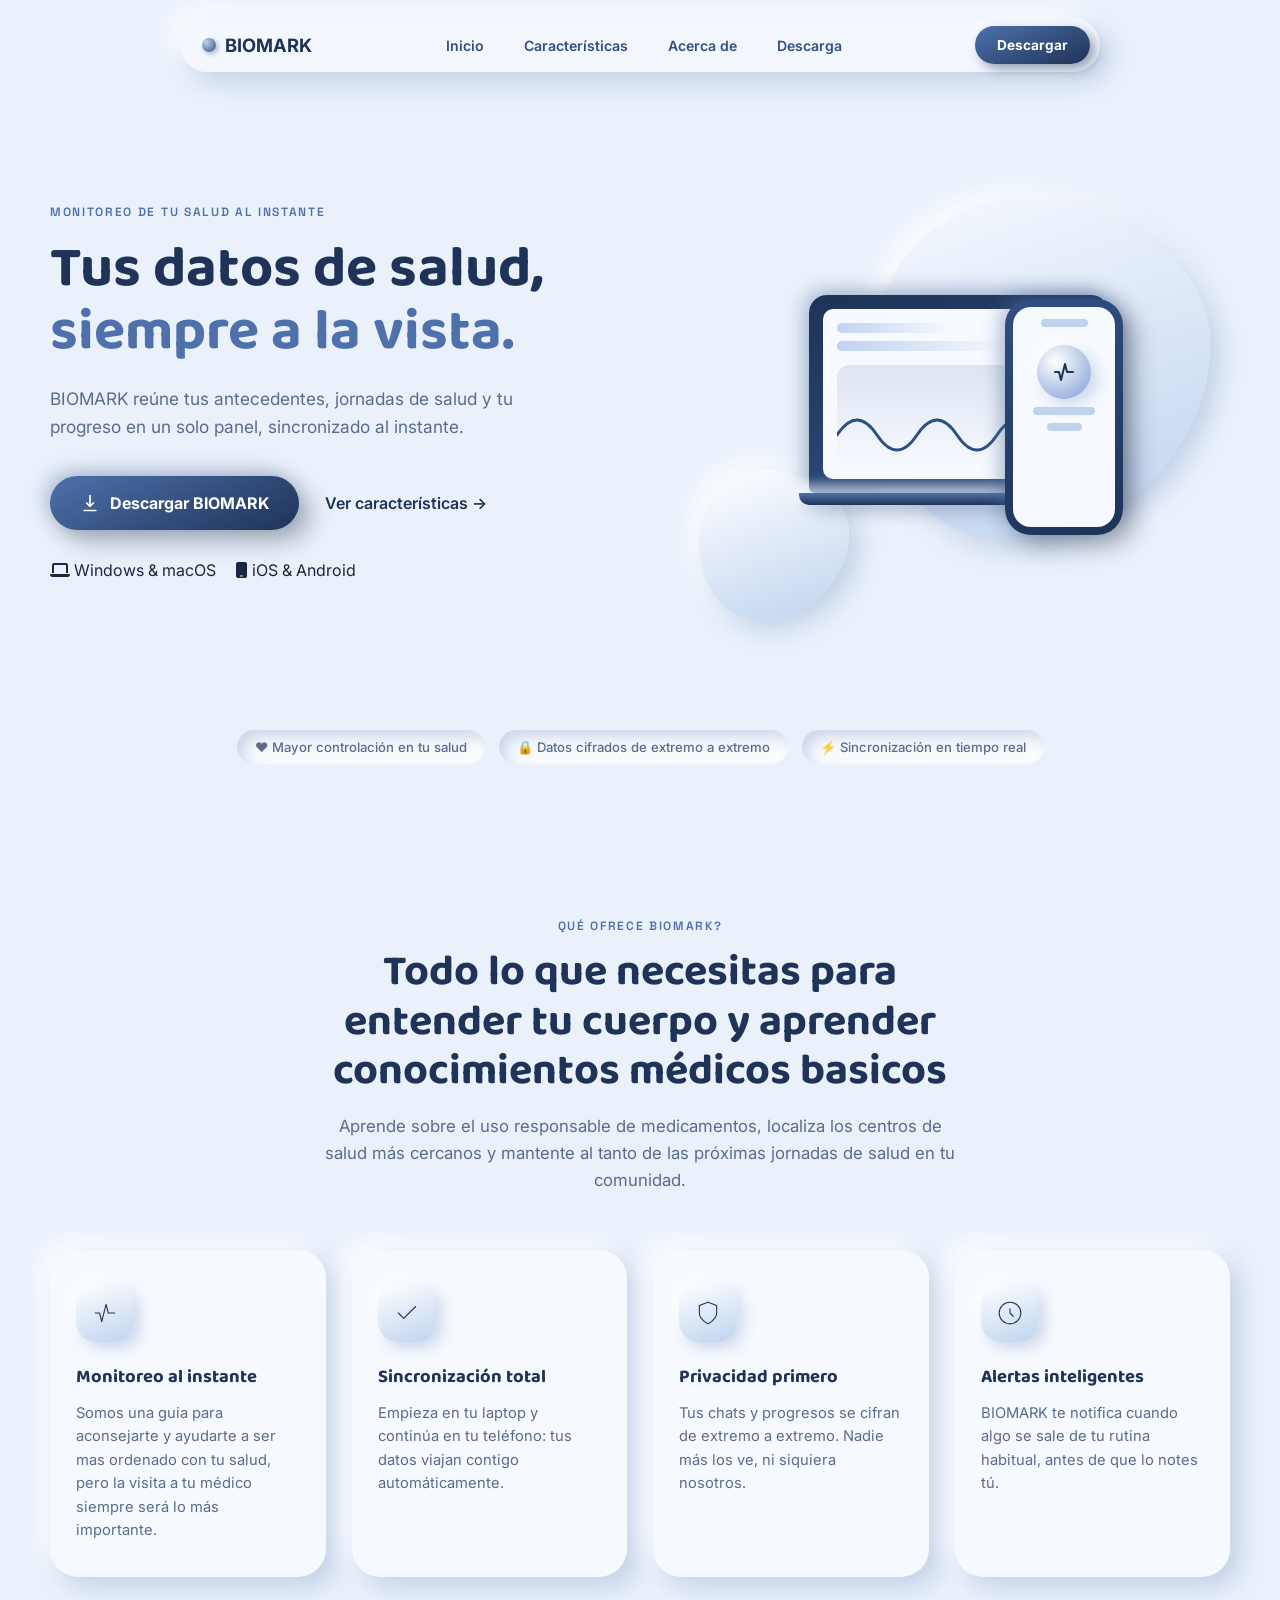
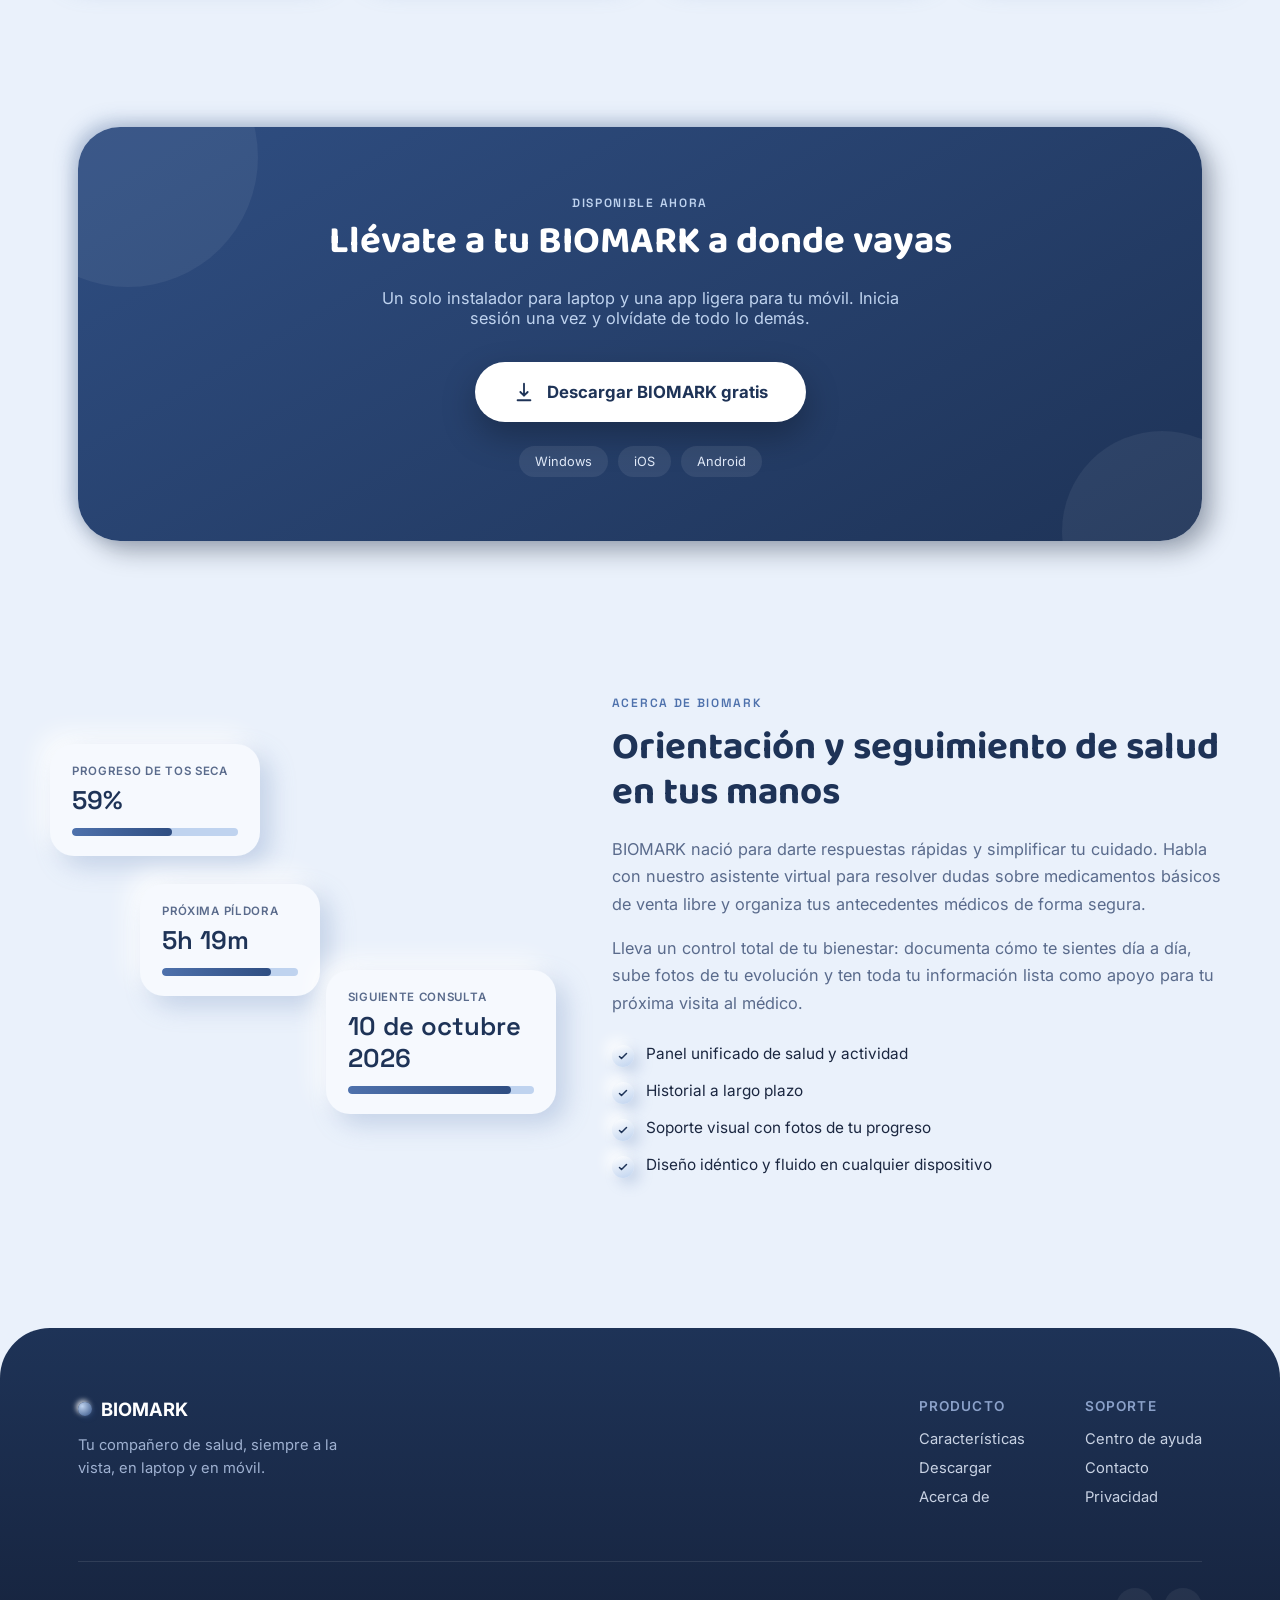
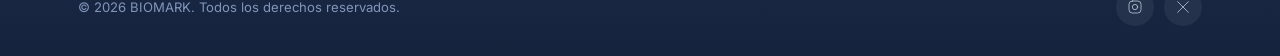
==== index.html @ bc8de5a7 "update: rename Landing.html to index.html" ====
<!DOCTYPE html>
<html lang="es">

<head>
  <meta charset="UTF-8">
  <meta name="viewport" content="width=device-width, initial-scale=1.0">
  <title>BIOMARK — Tu, asistente virtual en tiempo real</title>
  <link rel="preconnect" href="https://fonts.googleapis.com">
  <link rel="preconnect" href="https://fonts.gstatic.com" crossorigin>
  <link
    href="https://fonts.googleapis.com/css2?family=Baloo+2:wght@500;600;700;800&family=Inter:wght@400;500;600;700&family=Space+Grotesk:wght@500;600&display=swap"
    rel="stylesheet">
  <link rel="stylesheet" href="https://cdnjs.cloudflare.com/ajax/libs/font-awesome/6.5.1/css/all.min.css">
  <link rel="stylesheet" href="Style.css">
<body>

  <!-- ================= NAV ================= -->
  <div class="nav-shell">
    <nav class="nav-pill">
      <a href="#inicio" class="logo"><span class="logo-dot"></span><span class="logo-text">BIOMARK</span></a>
      <div class="nav-links">
        <a href="#inicio">Inicio</a>
        <a href="#caracteristicas">Características</a>
        <a href="#acerca">Acerca de</a>
        <a href="#descarga">Descarga</a>
      </div>
      <a href="#descarga" class="nav-cta">Descargar</a>
    </nav>
  </div>

  <!-- ================= HERO ================= -->
  <section id="inicio" class="hero wrap">
    <div class="hero-copy">
      <span class="eyebrow">Monitoreo de tu salud al instante</span>
      <h1>Tus datos de salud,<span>siempre a la vista.</span></h1>
      <p>BIOMARK reúne tus antecedentes, jornadas de salud y tu progreso en un solo panel, sincronizado al instante.</p>
      <div class="hero-actions">
        <a href="#descarga" class="btn-clay">
          <svg fill="none" stroke="currentColor" stroke-width="2" viewBox="0 0 24 24">
            <path stroke-linecap="round" stroke-linejoin="round" d="M12 3v13m0 0-4-4m4 4 4-4M5 21h14" />
          </svg>
          Descargar BIOMARK
        </a>
        <a href="#caracteristicas" class="btn-ghost">Ver características →</a>
      </div>
      <div class="platform-tags">
        <span><i class="fa-solid fa-laptop"></i> Windows &amp; macOS </span>
        <br> </br>
        <span><i class="fa-solid fa-mobile"></i> iOS &amp; Android</span>
      </div>
    </div>

    <div class="hero-art">
      <div class="clay-blob blob-1"></div>
      <div class="clay-blob blob-2"></div>
      <div class="device">
        <div class="laptop">
          <div class="laptop-screen">
            <div class="screen-ui">
              <div class="ui-row ui-chip"></div>
              <div class="ui-row" style="width:70%"></div>
              <div class="ui-wave">
                <svg width="260" height="70" viewBox="0 0 260 70">
                  <path d="M0 40 Q 20 10, 40 40 T 80 40 T 120 40 T 160 40 T 200 40 T 240 40" stroke="#2F4E82"
                    stroke-width="3" fill="none" stroke-linecap="round" />
                </svg>
              </div>
            </div>
          </div>
          <div class="laptop-base"></div>
          <div class="phone">
            <div class="phone-screen">
              <div class="phone-bar" style="width:60%"></div>
              <div class="pulse-ring">
                <svg fill="none" stroke="#1E3357" stroke-width="2" viewBox="0 0 24 24">
                  <path stroke-linecap="round" stroke-linejoin="round" d="M3 12h4l2 8 4-16 2 8h6" />
                </svg>
              </div>
              <div class="phone-bar" style="width:80%"></div>
              <div class="phone-bar" style="width:45%"></div>
            </div>
          </div>
        </div>
      </div>
    </div>
  </section>

  <div class="trust wrap">
    <span>❤️ Mayor controlación en tu salud</span>
    <span>🔒 Datos cifrados de extremo a extremo</span>
    <span>⚡ Sincronización en tiempo real</span>
  </div>

  <!-- ================= FEATURES ================= -->
  <section id="caracteristicas" class="features wrap">
    <div class="section-head">
      <span class="eyebrow">Qué ofrece BIOMARK?</span>
      <h2>Todo lo que necesitas para entender tu cuerpo y aprender conocimientos médicos basicos</h2>
      <p>Aprende sobre el uso responsable de medicamentos, localiza los centros de salud más cercanos y mantente al tanto de las próximas jornadas de salud en tu comunidad.</p>
    </div>
    <div class="feature-grid">
      <div class="f-card">
        <div class="f-icon"><svg fill="none" stroke-linecap="round" stroke-linejoin="round" viewBox="0 0 24 24">
            <path d="M3 12h4l2 8 4-16 2 8h6" />
          </svg></div>
        <h3>Monitoreo al instante</h3>
        <p>Somos una guia para aconsejarte y ayudarte a ser mas ordenado con tu salud, pero la visita a tu médico siempre será lo más importante.</p>
      </div>
      <div class="f-card">
        <div class="f-icon"><svg fill="none" stroke-linecap="round" stroke-linejoin="round" viewBox="0 0 24 24">
            <path d="M20 6 9 17l-5-5" />
          </svg></div>
        <h3>Sincronización total</h3>
        <p>Empieza en tu laptop y continúa en tu teléfono: tus datos viajan contigo automáticamente.</p>
      </div>
      <div class="f-card">
        <div class="f-icon"><svg fill="none" stroke-linecap="round" stroke-linejoin="round" viewBox="0 0 24 24">
            <path d="M12 22s8-4 8-10V5l-8-3-8 3v7c0 6 8 10 8 10Z" />
          </svg></div>
        <h3>Privacidad primero</h3>
        <p>Tus chats y progresos se cifran de extremo a extremo. Nadie más los ve, ni siquiera nosotros.</p>
      </div>
      <div class="f-card">
        <div class="f-icon"><svg fill="none" stroke-linecap="round" stroke-linejoin="round" viewBox="0 0 24 24">
            <path d="M12 8v4l3 3M12 22a10 10 0 1 1 0-20 10 10 0 0 1 0 20Z" />
          </svg></div>
        <h3>Alertas inteligentes</h3>
        <p>BIOMARK te notifica cuando algo se sale de tu rutina habitual, antes de que lo notes tú.</p>
      </div>
    </div>
  </section>

  <!-- ================= MID DOWNLOAD BANNER ================= -->
  <section id="descarga" class="mid-cta">
    <div class="mid-cta-inner">
      <span class="eyebrow" style="color:var(--sky)">Disponible ahora</span>
      <h2>Llévate a tu BIOMARK a donde vayas</h2>
      <p>Un solo instalador para laptop y una app ligera para tu móvil. Inicia sesión una vez y olvídate de todo lo demás.
      </p>
      <a href="#" class="mid-download-btn">
        <svg fill="none" stroke="#1E3357" stroke-width="2" viewBox="0 0 24 24">
          <path stroke-linecap="round" stroke-linejoin="round" d="M12 3v13m0 0-4-4m4 4 4-4M5 21h14" />
        </svg>
        Descargar BIOMARK gratis
      </a>
      <div class="mid-platforms">
        <span>Windows</span><span>iOS</span><span>Android</span>
      </div>
    </div>
  </section>

  <!-- ================= ABOUT ================= -->
  <section id="acerca" class="about wrap">
    <div class="about-grid">
      <div class="about-art">
        <div class="metric-card metric-1">
          <div class="m-label">Progreso de Tos Seca</div>
          <div class="m-value">59%</div>
          <div class="m-bar"><i style="width:60%"></i></div>
        </div>
        <div class="metric-card metric-3">
          <div class="m-label">Próxima Píldora</div>
          <div class="m-value">5h 19m</div>
          <div class="m-bar"><i style="width:80%"></i></div>
        </div>
        <div class="metric-card metric-2">
          <div class="m-label">Siguiente Consulta</div>
          <div class="m-value">10 de octubre 2026</div>
          <div class="m-bar"><i style="width:88%"></i></div>
        </div>
      </div>
      <div class="about-copy">
        <span class="eyebrow">Acerca de BIOMARK</span>
        <h2>Orientación y seguimiento de salud en tus manos</h2>
        <p>BIOMARK nació para darte respuestas rápidas y simplificar tu cuidado. Habla con nuestro asistente virtual para resolver dudas sobre medicamentos básicos de venta libre y organiza tus antecedentes médicos de forma segura.</p>
      <p>Lleva un control total de tu bienestar: documenta cómo te sientes día a día, sube fotos de tu evolución y ten toda tu información lista como apoyo para tu próxima visita al médico.</p>
        <ul class="about-list">
          <li><span class="check"><svg fill="none" stroke="currentColor" stroke-width="3" viewBox="0 0 24 24">
                <path stroke-linecap="round" stroke-linejoin="round" d="m5 13 4 4L19 7" />
              </svg></span>Panel unificado de salud y actividad</li>
          <li><span class="check"><svg fill="none" stroke="currentColor" stroke-width="3" viewBox="0 0 24 24">
                <path stroke-linecap="round" stroke-linejoin="round" d="m5 13 4 4L19 7" />
              </svg></span>Historial a largo plazo</li>
              <li><span class="check"><svg fill="none" stroke="currentColor" stroke-width="3" viewBox="0 0 24 24">
                <path stroke-linecap="round" stroke-linejoin="round" d="m5 13 4 4L19 7" />
              </svg></span>Soporte visual con fotos de tu progreso</li>
          <li><span class="check"><svg fill="none" stroke="currentColor" stroke-width="3" viewBox="0 0 24 24">
                <path stroke-linecap="round" stroke-linejoin="round" d="m5 13 4 4L19 7" />
              </svg></span>Diseño idéntico y fluido en cualquier dispositivo</li>
        </ul>
      </div>
    </div>
  </section>

  <!-- ================= FOOTER ================= -->
  <footer>
    <div class="wrap">
      <div class="footer-top">
        <div class="footer-brand">
          <a href="#inicio" class="logo"><span class="logo-dot"></span><span>BIOMARK</span></a>
          <p>Tu compañero de salud, siempre a la vista, en laptop y en móvil.</p>
        </div>
        <div class="footer-cols">
          <div class="footer-col">
            <h4>Producto</h4>
            <a href="#caracteristicas">Características</a>
            <a href="#descarga">Descargar</a>
            <a href="#acerca">Acerca de</a>
          </div>
          <div class="footer-col">
            <h4>Soporte</h4>
            <a href="#">Centro de ayuda</a>
            <a href="#">Contacto</a>
            <a href="#">Privacidad</a>
          </div>
        </div>
      </div>
      <div class="footer-bottom">
        <span>© 2026 BIOMARK. Todos los derechos reservados.</span>
        <div class="footer-socials">
          <a href="#" aria-label="Instagram"><svg fill="none" stroke-linecap="round" stroke-linejoin="round"
              viewBox="0 0 24 24">
              <rect x="3" y="3" width="18" height="18" rx="5" />
              <circle cx="12" cy="12" r="4" />
            </svg></a>
          <a href="#" aria-label="X"><svg fill="none" stroke-linecap="round" stroke-linejoin="round"
              viewBox="0 0 24 24">
              <path d="m4 4 16 16M20 4 4 20" />
            </svg></a>
        </div>
      </div>
    </div>
  </footer>

  <script>
    // Nav shrink shadow on scroll
    const navPill = document.querySelector('.nav-pill');
    window.addEventListener('scroll', () => {
      navPill.style.boxShadow = window.scrollY > 20
        ? '6px 6px 16px rgba(120,148,196,0.45), -6px -6px 16px rgba(255,255,255,0.9)'
        : 'var(--shadow-out)';
    });

    // Reveal feature cards on scroll
    const cards = document.querySelectorAll('.f-card');
    const io = new IntersectionObserver((entries) => {
      entries.forEach((entry, i) => {
        if (entry.isIntersecting) {
          setTimeout(() => entry.target.classList.add('in-view'), i * 80);
          io.unobserve(entry.target);
        }
      });
    }, { threshold: 0.2 });
    cards.forEach(c => io.observe(c));
  </script>

</body>

</html>
---- Style.css ----
:root {
      --navy-dark: #1E3357;
      --navy: #2F4E82;
      --navy-mid: #4E71AC;
      --navy-soft: #7C9BD4;
      --sky: #BFD3EF;
      --bg: #EAF1FB;
      --bg-2: #F6F9FE;
      --white: #FFFFFF;
      --text: #1B2740;
      --text-soft: #5A6B8C;

      --clay-light: 255, 255, 255;
      --clay-dark: 168, 192, 228;

      --r-lg: 42px;
      --r-md: 28px;
      --r-sm: 18px;

      --shadow-out: 10px 10px 24px rgba(120, 148, 196, 0.35), -10px -10px 24px rgba(255, 255, 255, 0.9);
      --shadow-out-sm: 6px 6px 14px rgba(120, 148, 196, 0.32), -6px -6px 14px rgba(255, 255, 255, 0.9);
      --shadow-in: inset 6px 6px 14px rgba(120, 148, 196, 0.35), inset -6px -6px 14px rgba(255, 255, 255, 0.85);
      --shadow-navy: 10px 10px 24px rgba(15, 26, 46, 0.35), -6px -6px 18px rgba(90, 120, 170, 0.35);
    }

    * {
      box-sizing: border-box;
      margin: 0;
      padding: 0;
    }

    html {
      scroll-behavior: smooth;
    }

    body {
      font-family: 'Inter', sans-serif;
      background: var(--bg);
      color: var(--text);
      overflow-x: hidden;
      -webkit-font-smoothing: antialiased;
    }

    h1,
    h2,
    h3,
    .display {
      font-family: 'Baloo 2', sans-serif;
    }

    .eyebrow {
      font-family: 'Space Grotesk', sans-serif;
      letter-spacing: .14em;
      text-transform: uppercase;
      font-size: .75rem;
      font-weight: 600;
      color: var(--navy-mid);
    }

    a {
      text-decoration: none;
      color: inherit;
    }

    img {
      max-width: 100%;
      display: block;
    }

    section {
      position: relative;
    }

    .wrap {
      max-width: 1180px;
      margin: 0 auto;
      padding: 0 28px;
    }

    /* ---------- background ambience blobs ---------- */
    .bg-blob {
      position: absolute;
      border-radius: 50%;
      filter: blur(2px);
      z-index: 0;
      opacity: .5;
    }

    /* ================= NAV ================= */
    .nav-shell {
      position: fixed;
      top: 18px;
      left: 0;
      right: 0;
      z-index: 100;
      display: flex;
      justify-content: center;
      padding: 0 18px;
    }

    .nav-pill {
      width: 100%;
      max-width: 920px;
      background: rgba(246, 249, 254, 0.75);
      backdrop-filter: blur(14px);
      border-radius: 100px;
      box-shadow: var(--shadow-out);
      display: flex;
      align-items: center;
      justify-content: space-between;
      padding: 8px 10px 8px 22px;
      gap: 10px;
      transition: box-shadow .3s ease;
    }

    .logo {
      display: flex;
      align-items: center;
      gap: 9px;
      font-weight: 700;
      font-size: 1.15rem;
      color: var(--navy-dark);
      white-space: nowrap;
    }

    .logo-dot {
      width: 14px;
      height: 14px;
      border-radius: 50%;
      background: radial-gradient(circle at 30% 30%, var(--sky), var(--navy));
      box-shadow: 2px 2px 5px rgba(47, 78, 130, .4), -2px -2px 5px rgba(255, 255, 255, .8);
      flex-shrink: 0;
    }

    .nav-links {
      display: flex;
      align-items: center;
      gap: 4px;
      overflow-x: auto;
      scrollbar-width: none;
      -ms-overflow-style: none;
      scroll-snap-type: x proximity;
    }

    .nav-links::-webkit-scrollbar {
      display: none;
    }

    .nav-links a {
      scroll-snap-align: start;
      flex-shrink: 0;
      font-size: .88rem;
      font-weight: 600;
      color: var(--navy);
      padding: 10px 18px;
      border-radius: 100px;
      transition: box-shadow .25s ease, color .25s ease, background .25s ease;
      white-space: nowrap;
    }

    .nav-links a:hover,
    .nav-links a:focus-visible {
      box-shadow: var(--shadow-in);
      background: rgba(255, 255, 255, 0.4);
      color: var(--navy-dark);
      outline: none;
    }

    .nav-cta {
      flex-shrink: 0;
      background: linear-gradient(155deg, var(--navy-mid), var(--navy-dark));
      color: #fff;
      font-weight: 700;
      font-size: .85rem;
      padding: 11px 22px;
      border-radius: 100px;
      box-shadow: 5px 5px 12px rgba(30, 51, 87, .45), -3px -3px 8px rgba(255, 255, 255, .5);
      transition: transform .2s ease;
    }

    .nav-cta:hover {
      transform: translateY(-2px);
    }

    /* ================= HERO ================= */
    .hero {
      padding: 170px 0 90px;
      display: grid;
      grid-template-columns: 1.05fr .95fr;
      align-items: center;
      gap: 40px;
    }

    .hero-copy h1 {
      font-size: clamp(2.5rem, 5vw, 3.6rem);
      line-height: 1.08;
      color: var(--navy-dark);
      font-weight: 700;
      margin: 18px 0 22px;
    }

    .hero-copy h1 span {
      color: var(--navy-mid);
      display: block;
    }

    .hero-copy p {
      font-size: 1.08rem;
      color: var(--text-soft);
      max-width: 480px;
      line-height: 1.65;
      margin-bottom: 34px;
    }

    .hero-actions {
      display: flex;
      align-items: center;
      gap: 18px;
      flex-wrap: wrap;
    }

    .btn-clay {
      display: inline-flex;
      align-items: center;
      gap: 10px;
      background: linear-gradient(155deg, var(--navy-mid), var(--navy-dark));
      color: #fff;
      font-weight: 700;
      font-size: 1rem;
      padding: 17px 30px;
      border-radius: 100px;
      box-shadow: var(--shadow-navy);
      border: none;
      cursor: pointer;
      transition: transform .22s ease, box-shadow .22s ease;
    }

    .btn-clay:hover {
      transform: translateY(-3px);
      box-shadow: 14px 14px 30px rgba(15, 26, 46, .4), -6px -6px 16px rgba(120, 148, 196, .35);
    }

    .btn-clay svg {
      width: 20px;
      height: 20px;
    }

    .btn-ghost {
      display: inline-flex;
      align-items: center;
      gap: 8px;
      font-weight: 600;
      color: var(--navy-dark);
      padding: 16px 8px;
    }

    .platform-tags {
      display: flex;
      gap: 10px;
      margin-top: 30px;
      flex-wrap: wrap;
    }

    .tag {
      font-size: .78rem;
      font-weight: 600;
      color: var(--navy);
      background: var(--bg-2);
      padding: 8px 16px;
      border-radius: 100px;
      box-shadow: var(--shadow-out-sm);
    }

    /* --- hero clay illustration --- */
    .hero-art {
      position: relative;
      height: 460px;
    }

    .clay-blob {
      position: absolute;
      border-radius: 44% 56% 62% 38% / 48% 42% 58% 52%;
      background: linear-gradient(160deg, var(--bg-2), var(--sky));
      box-shadow: var(--shadow-out);
    }

    .blob-1 {
      width: 340px;
      height: 340px;
      top: 30px;
      right: 20px;
    }

    .blob-2 {
      width: 150px;
      height: 150px;
      bottom: 10px;
      left: 10px;
      background: linear-gradient(160deg, #fff, var(--sky));
    }

    .device {
      position: absolute;
      inset: 0;
      display: flex;
      align-items: center;
      justify-content: center;
    }

    .laptop {
      position: relative;
      width: 300px;
    }

    .laptop-screen {
      background: linear-gradient(165deg, var(--navy-dark), var(--navy));
      border-radius: 18px 18px 6px 6px;
      padding: 14px;
      box-shadow: var(--shadow-navy);
    }

    .laptop-base {
      height: 12px;
      background: linear-gradient(180deg, var(--navy-mid), var(--navy-dark));
      border-radius: 0 0 10px 10px;
      margin: 0 -10px;
      box-shadow: var(--shadow-out-sm);
    }

    .screen-ui {
      background: var(--bg-2);
      border-radius: 10px;
      padding: 14px;
      height: 170px;
      display: flex;
      flex-direction: column;
      gap: 8px;
    }

    .ui-row {
      height: 10px;
      border-radius: 100px;
      background: linear-gradient(90deg, var(--sky), var(--bg-2));
    }

    .ui-chip {
      width: 46%;
    }

    .ui-wave {
      flex: 1;
      margin-top: 6px;
      border-radius: 12px;
      background: linear-gradient(180deg, rgba(79, 113, 172, .15), transparent);
      position: relative;
      overflow: hidden;
    }

    .ui-wave svg {
      position: absolute;
      bottom: 0;
    }

    .phone {
      position: absolute;
      right: -14px;
      bottom: -30px;
      width: 118px;
      background: linear-gradient(165deg, var(--navy), var(--navy-dark));
      border-radius: 26px;
      padding: 8px;
      box-shadow: var(--shadow-navy);
    }

    .phone-screen {
      background: var(--bg-2);
      border-radius: 18px;
      height: 220px;
      padding: 12px;
      display: flex;
      flex-direction: column;
      gap: 8px;
      align-items: center;
    }

    .pulse-ring {
      width: 54px;
      height: 54px;
      border-radius: 50%;
      background: radial-gradient(circle at 35% 30%, #fff, var(--navy-soft));
      box-shadow: var(--shadow-out-sm);
      margin-top: 10px;
      display: flex;
      align-items: center;
      justify-content: center;
    }

    .pulse-ring svg {
      width: 24px;
      height: 24px;
    }

    .phone-bar {
      width: 80%;
      height: 8px;
      border-radius: 100px;
      background: var(--sky);
    }

    /* ================= LOGOS / marquee-ish trust row ================= */
    .trust {
      padding: 10px 0 60px;
      display: flex;
      justify-content: center;
      gap: 14px;
      flex-wrap: wrap;
    }

    .trust span {
      font-size: .82rem;
      color: var(--text-soft);
      font-weight: 500;
      background: var(--bg-2);
      padding: 9px 18px;
      border-radius: 100px;
      box-shadow: var(--shadow-in);
    }

    /* ================= FEATURES ================= */
    .section-head {
      text-align: center;
      max-width: 640px;
      margin: 0 auto 56px;
    }

    .section-head h2 {
      font-size: clamp(2rem, 3.4vw, 2.7rem);
      color: var(--navy-dark);
      margin-top: 14px;
      line-height: 1.15;
    }

    .section-head p {
      color: var(--text-soft);
      margin-top: 16px;
      font-size: 1.05rem;
      line-height: 1.6;
    }

    .features {
      padding: 90px 0 40px;
    }

    .feature-grid {
      display: grid;
      grid-template-columns: repeat(4, 1fr);
      gap: 26px;
    }

    .f-card {
      background: var(--bg-2);
      border-radius: var(--r-md);
      padding: 34px 26px;
      box-shadow: var(--shadow-out);
      transition: transform .35s ease, box-shadow .35s ease;
      opacity: 0;
      transform: translateY(24px);
    }

    .f-card.in-view {
      opacity: 1;
      transform: translateY(0);
    }

    .f-card:hover {
      transform: translateY(-8px);
      box-shadow: 14px 14px 30px rgba(120, 148, 196, .4), -8px -8px 20px rgba(255, 255, 255, .95);
    }

    .f-icon {
      width: 58px;
      height: 58px;
      border-radius: 20px;
      background: linear-gradient(160deg, #fff, var(--sky));
      box-shadow: var(--shadow-out-sm);
      display: flex;
      align-items: center;
      justify-content: center;
      margin-bottom: 20px;
    }

    .f-icon svg {
      width: 26px;
      height: 26px;
      stroke: var(--navy-dark);
    }

    .f-card h3 {
      font-size: 1.15rem;
      color: var(--navy-dark);
      margin-bottom: 10px;
    }

    .f-card p {
      font-size: .92rem;
      color: var(--text-soft);
      line-height: 1.6;
    }

    /* ================= MID DOWNLOAD BANNER ================= */
    .mid-cta {
      margin: 110px auto;
      max-width: 1180px;
      padding: 0 28px;
    }

    .mid-cta-inner {
      background: linear-gradient(150deg, var(--navy), var(--navy-dark));
      border-radius: var(--r-lg);
      padding: 64px 50px;
      text-align: center;
      position: relative;
      overflow: hidden;
      box-shadow: var(--shadow-navy);
    }

    .mid-cta-inner::before,
    .mid-cta-inner::after {
      content: '';
      position: absolute;
      border-radius: 50%;
      background: rgba(255, 255, 255, 0.06);
    }

    .mid-cta-inner::before {
      width: 260px;
      height: 260px;
      top: -100px;
      left: -80px;
    }

    .mid-cta-inner::after {
      width: 200px;
      height: 200px;
      bottom: -90px;
      right: -60px;
    }

    .mid-cta-inner h2 {
      color: #fff;
      font-size: clamp(1.8rem, 3.4vw, 2.4rem);
      position: relative;
      z-index: 1;
    }

    .mid-cta-inner p {
      color: var(--sky);
      max-width: 520px;
      margin: 16px auto 34px;
      font-size: 1.02rem;
      position: relative;
      z-index: 1;
    }

    .mid-download-btn {
      position: relative;
      z-index: 1;
      display: inline-flex;
      align-items: center;
      gap: 12px;
      background: #fff;
      color: var(--navy-dark);
      font-weight: 700;
      font-size: 1.05rem;
      padding: 19px 38px;
      border-radius: 100px;
      box-shadow: 0 14px 34px rgba(0, 0, 0, .28);
      animation: floaty 3.4s ease-in-out infinite;
    }

    .mid-download-btn svg {
      width: 22px;
      height: 22px;
    }

    @keyframes floaty {

      0%,
      100% {
        transform: translateY(0);
      }

      50% {
        transform: translateY(-7px);
      }
    }

    .mid-platforms {
      position: relative;
      z-index: 1;
      display: flex;
      justify-content: center;
      gap: 10px;
      margin-top: 24px;
      flex-wrap: wrap;
    }

    .mid-platforms span {
      font-size: .8rem;
      color: #dfe8f7;
      background: rgba(255, 255, 255, 0.08);
      padding: 8px 16px;
      border-radius: 100px;
    }

    /* ================= ABOUT ================= */
    .about {
      padding: 40px 0 110px;
    }

    .about-grid {
      display: grid;
      grid-template-columns: .9fr 1.1fr;
      gap: 56px;
      align-items: center;
    }

    .about-art {
      position: relative;
      height: 400px;
    }

    .metric-card {
      position: absolute;
      background: var(--bg-2);
      border-radius: 24px;
      box-shadow: var(--shadow-out);
      padding: 20px 22px;
    }

    .metric-1 {
      top: 10px;
      left: 0;
      width: 210px;
    }

    .metric-2 {
      bottom: 20px;
      right: 0;
      width: 230px;
    }

    .metric-3 {
      top: 150px;
      left: 90px;
      width: 180px;
    }

    .metric-card .m-label {
      font-size: .72rem;
      color: var(--text-soft);
      font-weight: 600;
      text-transform: uppercase;
      letter-spacing: .06em;
    }

    .metric-card .m-value {
      font-family: 'Space Grotesk', sans-serif;
      font-size: 1.6rem;
      color: var(--navy-dark);
      font-weight: 600;
      margin-top: 6px;
    }

    .metric-card .m-bar {
      height: 8px;
      border-radius: 100px;
      background: var(--sky);
      margin-top: 12px;
      overflow: hidden;
    }

    .metric-card .m-bar i {
      display: block;
      height: 100%;
      background: linear-gradient(90deg, var(--navy-mid), var(--navy));
      border-radius: 100px;
    }

    .about-copy .eyebrow {
      margin-bottom: 14px;
      display: inline-block;
    }

    .about-copy h2 {
      font-size: clamp(1.9rem, 3vw, 2.4rem);
      color: var(--navy-dark);
      margin-bottom: 20px;
      line-height: 1.18;
    }

    .about-copy p {
      color: var(--text-soft);
      font-size: 1.02rem;
      line-height: 1.7;
      margin-bottom: 16px;
    }

    .about-list {
      margin-top: 26px;
      display: flex;
      flex-direction: column;
      gap: 14px;
    }

    .about-list li {
      list-style: none;
      display: flex;
      gap: 12px;
      align-items: flex-start;
      color: var(--text);
      font-size: .96rem;
    }

    .check {
      width: 22px;
      height: 22px;
      border-radius: 50%;
      flex-shrink: 0;
      margin-top: 1px;
      background: linear-gradient(160deg, #fff, var(--sky));
      box-shadow: var(--shadow-out-sm);
      display: flex;
      align-items: center;
      justify-content: center;
    }

    .check svg {
      width: 12px;
      height: 12px;
      stroke: var(--navy-dark);
    }

    /* ================= FOOTER ================= */
    footer {
      background: linear-gradient(180deg, var(--navy-dark), #16233d);
      color: #dbe4f4;
      padding: 70px 0 30px;
      border-radius: 50px 50px 0 0;
      margin-top: 40px;
    }

    .footer-top {
      display: flex;
      justify-content: space-between;
      gap: 40px;
      flex-wrap: wrap;
      padding-bottom: 44px;
      border-bottom: 1px solid rgba(255, 255, 255, .1);
    }

    .footer-brand .logo {
      color: #fff;
    }

    .footer-brand p {
      color: #9fb1d1;
      max-width: 280px;
      margin-top: 14px;
      font-size: .92rem;
      line-height: 1.6;
    }

    .footer-cols {
      display: flex;
      gap: 60px;
      flex-wrap: wrap;
    }

    .footer-col h4 {
      font-size: .85rem;
      text-transform: uppercase;
      letter-spacing: .08em;
      color: #8ba1c9;
      margin-bottom: 16px;
      font-family: 'Inter';
      font-weight: 600;
    }

    .footer-col a {
      display: block;
      color: #dbe4f4;
      font-size: .92rem;
      margin-bottom: 11px;
      opacity: .9;
      transition: opacity .2s;
    }

    .footer-col a:hover {
      opacity: 1;
    }

    .footer-bottom {
      display: flex;
      justify-content: space-between;
      align-items: center;
      padding-top: 26px;
      flex-wrap: wrap;
      gap: 14px;
    }

    .footer-bottom span {
      font-size: .82rem;
      color: #8195bb;
    }

    .footer-socials {
      display: flex;
      gap: 10px;
    }

    .footer-socials a {
      width: 38px;
      height: 38px;
      border-radius: 50%;
      background: rgba(255, 255, 255, .06);
      display: flex;
      align-items: center;
      justify-content: center;
    }

    .footer-socials svg {
      width: 16px;
      height: 16px;
      stroke: #dbe4f4;
    }

    /* ================= RESPONSIVE ================= */
    @media (max-width:980px) {
      .hero {
        grid-template-columns: 1fr;
        padding-top: 150px;
        text-align: center;
      }

      .hero-copy p {
        margin-left: auto;
        margin-right: auto;
      }

      .hero-actions {
        justify-content: center;
      }

      .platform-tags {
        justify-content: center;
      }

      .hero-art {
        height: 380px;
        margin-top: 20px;
      }

      .feature-grid {
        grid-template-columns: repeat(2, 1fr);
      }

      .about-grid {
        grid-template-columns: 1fr;
      }

      .about-art {
        margin-top: 20px;
      }
    }

    @media (max-width:640px) {
      .wrap {
        padding: 0 18px;
      }

      .nav-pill {
        padding: 8px 8px 8px 16px;
      }

      .logo span.logo-text {
        display: none;
      }

      .nav-cta {
        padding: 10px 16px;
        font-size: .8rem;
      }

      .nav-links a {
        padding: 9px 14px;
        font-size: .82rem;
      }

      .hero {
        padding-top: 130px;
        padding-bottom: 60px;
      }

      .feature-grid {
        grid-template-columns: 1fr;
      }

      .mid-cta-inner {
        padding: 46px 24px;
      }

      .about-art {
        height: 340px;
      }

      .metric-1 {
        width: 170px;
      }

      .metric-2 {
        width: 180px;
      }

      .metric-3 {
        left: 20px;
        width: 150px;
      }

      footer {
        border-radius: 32px 32px 0 0;
      }

      .footer-top {
        flex-direction: column;
        gap: 34px;
      }

      .laptop {
        width: 230px;
      }

      .phone {
        width: 96px;
        right: -6px;
      }
    }

    @media (prefers-reduced-motion: reduce) {
      * {
        animation: none !important;
        transition: none !important;
      }
    }
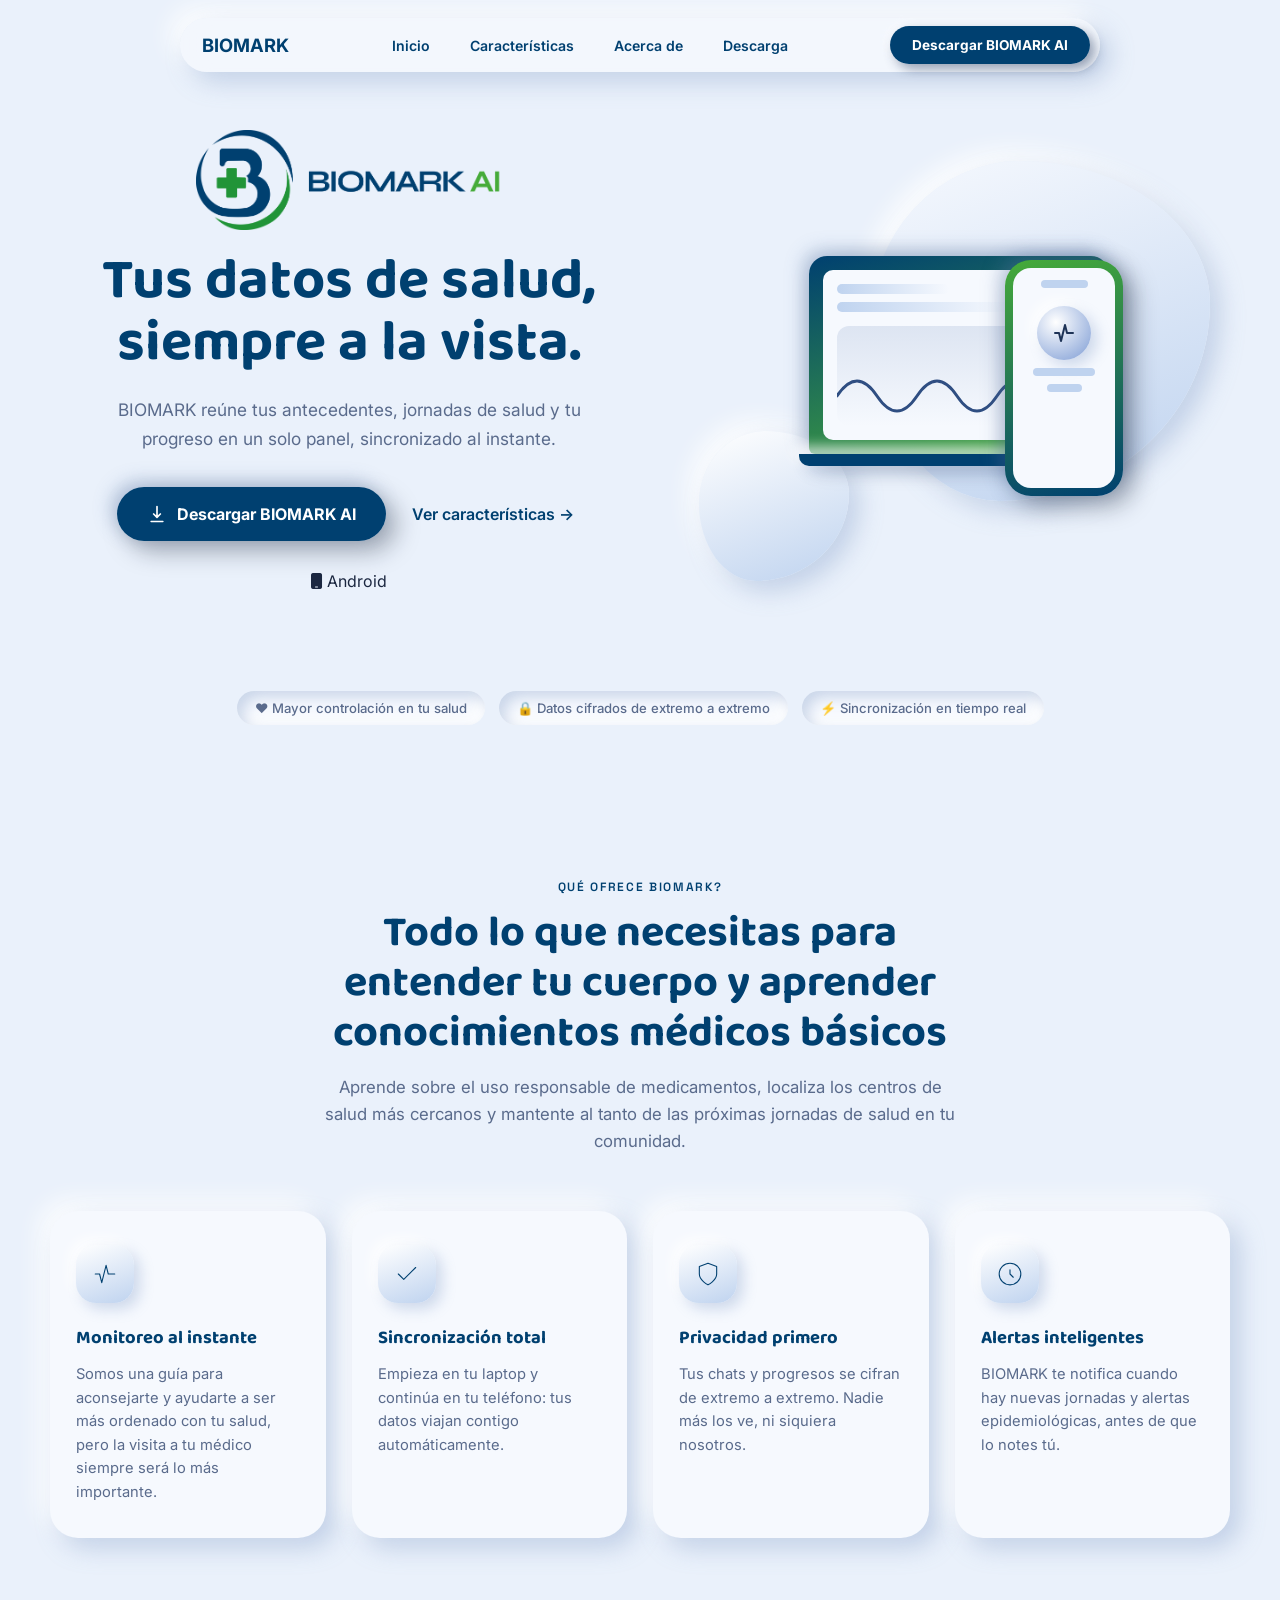
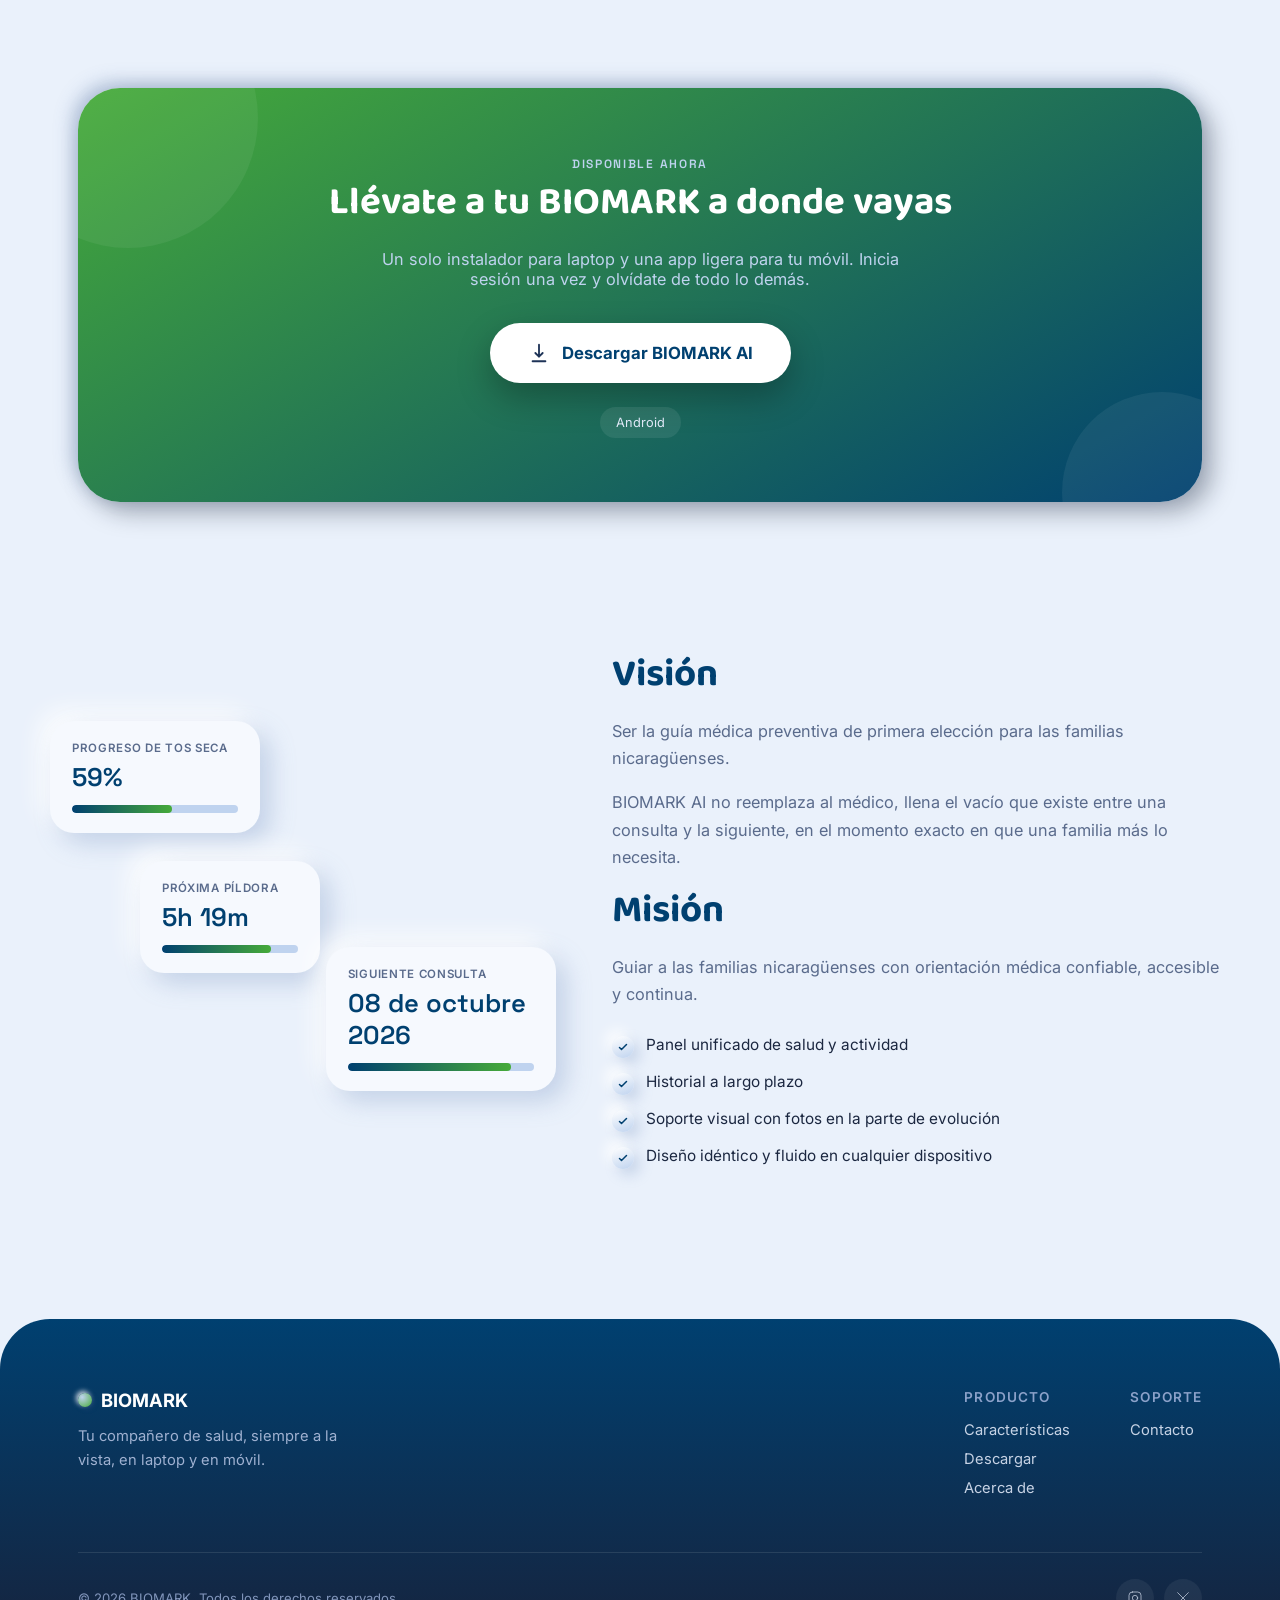
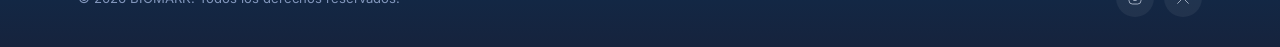
==== commit 4ed36d02: "update index.html with download links and social media links" ====
--- a/index.html
+++ b/index.html
@@ -4,7 +4,7 @@
 <head>
   <meta charset="UTF-8">
   <meta name="viewport" content="width=device-width, initial-scale=1.0">
-  <title>BIOMARK — Tu, asistente virtual en tiempo real</title>
+  <title>BIOMARK — Tu asistente virtual en tiempo real</title>
   <link rel="preconnect" href="https://fonts.googleapis.com">
   <link rel="preconnect" href="https://fonts.gstatic.com" crossorigin>
   <link
@@ -12,41 +12,41 @@
     rel="stylesheet">
   <link rel="stylesheet" href="https://cdnjs.cloudflare.com/ajax/libs/font-awesome/6.5.1/css/all.min.css">
   <link rel="stylesheet" href="Style.css">
+</head>
+
 <body>
 
   <!-- ================= NAV ================= -->
   <div class="nav-shell">
     <nav class="nav-pill">
-      <a href="#inicio" class="logo"><span class="logo-dot"></span><span class="logo-text">BIOMARK</span></a>
+      <a href="#inicio" class="logo"><span class="logo-text">BIOMARK</span></a>
       <div class="nav-links">
         <a href="#inicio">Inicio</a>
         <a href="#caracteristicas">Características</a>
         <a href="#acerca">Acerca de</a>
-        <a href="#descarga">Descarga</a>
-      </div>
-      <a href="#descarga" class="nav-cta">Descargar</a>
+        <a href="https://drive.google.com/file/d/1XncDpj8bjiwNkUYeZ6jN9l5cw7YCNKsF/view?usp=sharing" target="_blank">Descarga</a>
+      </div>
+      <a href="https://drive.google.com/file/d/1XncDpj8bjiwNkUYeZ6jN9l5cw7YCNKsF/view?usp=sharing" class="nav-cta">Descargar BIOMARK AI</a>
     </nav>
   </div>
 
   <!-- ================= HERO ================= -->
   <section id="inicio" class="hero wrap">
     <div class="hero-copy">
-      <span class="eyebrow">Monitoreo de tu salud al instante</span>
+      <img src="img/logohoriz.png" alt="Logo de BIOMARK AI" class="logocentral">
       <h1>Tus datos de salud,<span>siempre a la vista.</span></h1>
       <p>BIOMARK reúne tus antecedentes, jornadas de salud y tu progreso en un solo panel, sincronizado al instante.</p>
       <div class="hero-actions">
-        <a href="#descarga" class="btn-clay">
+        <a href="https://drive.google.com/file/d/1XncDpj8bjiwNkUYeZ6jN9l5cw7YCNKsF/view?usp=sharing" target="_blank" class="btn-clay">
           <svg fill="none" stroke="currentColor" stroke-width="2" viewBox="0 0 24 24">
             <path stroke-linecap="round" stroke-linejoin="round" d="M12 3v13m0 0-4-4m4 4 4-4M5 21h14" />
           </svg>
-          Descargar BIOMARK
+          Descargar BIOMARK AI
         </a>
         <a href="#caracteristicas" class="btn-ghost">Ver características →</a>
       </div>
       <div class="platform-tags">
-        <span><i class="fa-solid fa-laptop"></i> Windows &amp; macOS </span>
-        <br> </br>
-        <span><i class="fa-solid fa-mobile"></i> iOS &amp; Android</span>
+        <span><i class="fa-solid fa-mobile"></i> Android</span>
       </div>
     </div>
 
@@ -95,7 +95,7 @@
   <section id="caracteristicas" class="features wrap">
     <div class="section-head">
       <span class="eyebrow">Qué ofrece BIOMARK?</span>
-      <h2>Todo lo que necesitas para entender tu cuerpo y aprender conocimientos médicos basicos</h2>
+      <h2>Todo lo que necesitas para entender tu cuerpo y aprender conocimientos médicos básicos</h2>
       <p>Aprende sobre el uso responsable de medicamentos, localiza los centros de salud más cercanos y mantente al tanto de las próximas jornadas de salud en tu comunidad.</p>
     </div>
     <div class="feature-grid">
@@ -104,7 +104,7 @@
             <path d="M3 12h4l2 8 4-16 2 8h6" />
           </svg></div>
         <h3>Monitoreo al instante</h3>
-        <p>Somos una guia para aconsejarte y ayudarte a ser mas ordenado con tu salud, pero la visita a tu médico siempre será lo más importante.</p>
+        <p>Somos una guía para aconsejarte y ayudarte a ser más ordenado con tu salud, pero la visita a tu médico siempre será lo más importante.</p>
       </div>
       <div class="f-card">
         <div class="f-icon"><svg fill="none" stroke-linecap="round" stroke-linejoin="round" viewBox="0 0 24 24">
@@ -125,7 +125,7 @@
             <path d="M12 8v4l3 3M12 22a10 10 0 1 1 0-20 10 10 0 0 1 0 20Z" />
           </svg></div>
         <h3>Alertas inteligentes</h3>
-        <p>BIOMARK te notifica cuando algo se sale de tu rutina habitual, antes de que lo notes tú.</p>
+        <p>BIOMARK te notifica cuando hay nuevas jornadas y alertas epidemiológicas, antes de que lo notes tú.</p>
       </div>
     </div>
   </section>
@@ -137,14 +137,14 @@
       <h2>Llévate a tu BIOMARK a donde vayas</h2>
       <p>Un solo instalador para laptop y una app ligera para tu móvil. Inicia sesión una vez y olvídate de todo lo demás.
       </p>
-      <a href="#" class="mid-download-btn">
+      <a href="https://drive.google.com/file/d/1XncDpj8bjiwNkUYeZ6jN9l5cw7YCNKsF/view?usp=sharing" target="_blank" class="mid-download-btn">
         <svg fill="none" stroke="#1E3357" stroke-width="2" viewBox="0 0 24 24">
           <path stroke-linecap="round" stroke-linejoin="round" d="M12 3v13m0 0-4-4m4 4 4-4M5 21h14" />
         </svg>
-        Descargar BIOMARK gratis
+        Descargar BIOMARK AI
       </a>
       <div class="mid-platforms">
-        <span>Windows</span><span>iOS</span><span>Android</span>
+        <span>Android</span>
       </div>
     </div>
   </section>
@@ -165,15 +165,18 @@
         </div>
         <div class="metric-card metric-2">
           <div class="m-label">Siguiente Consulta</div>
-          <div class="m-value">10 de octubre 2026</div>
+          <div class="m-value">08 de octubre 2026</div>
           <div class="m-bar"><i style="width:88%"></i></div>
         </div>
       </div>
       <div class="about-copy">
-        <span class="eyebrow">Acerca de BIOMARK</span>
-        <h2>Orientación y seguimiento de salud en tus manos</h2>
-        <p>BIOMARK nació para darte respuestas rápidas y simplificar tu cuidado. Habla con nuestro asistente virtual para resolver dudas sobre medicamentos básicos de venta libre y organiza tus antecedentes médicos de forma segura.</p>
-      <p>Lleva un control total de tu bienestar: documenta cómo te sientes día a día, sube fotos de tu evolución y ten toda tu información lista como apoyo para tu próxima visita al médico.</p>
+        <!-- <span class="eyebrow">Vision y Mision de BIOMARK AI</span> -->
+        <h2>Visión</h2>
+        <p>Ser la guía médica preventiva de primera elección para las familias nicaragüenses.</p>
+        <p>BIOMARK AI no reemplaza al médico, llena el vacío que existe entre una consulta y la siguiente, en el momento exacto en que una familia más lo necesita.</p>
+
+        <h2>Misión</h2>
+        <p>Guiar a las familias nicaragüenses con orientación médica confiable, accesible y continua.</p>
         <ul class="about-list">
           <li><span class="check"><svg fill="none" stroke="currentColor" stroke-width="3" viewBox="0 0 24 24">
                 <path stroke-linecap="round" stroke-linejoin="round" d="m5 13 4 4L19 7" />
@@ -181,9 +184,9 @@
           <li><span class="check"><svg fill="none" stroke="currentColor" stroke-width="3" viewBox="0 0 24 24">
                 <path stroke-linecap="round" stroke-linejoin="round" d="m5 13 4 4L19 7" />
               </svg></span>Historial a largo plazo</li>
-              <li><span class="check"><svg fill="none" stroke="currentColor" stroke-width="3" viewBox="0 0 24 24">
-                <path stroke-linecap="round" stroke-linejoin="round" d="m5 13 4 4L19 7" />
-              </svg></span>Soporte visual con fotos de tu progreso</li>
+          <li><span class="check"><svg fill="none" stroke="currentColor" stroke-width="3" viewBox="0 0 24 24">
+                <path stroke-linecap="round" stroke-linejoin="round" d="m5 13 4 4L19 7" />
+              </svg></span>Soporte visual con fotos en la parte de evolución</li>
           <li><span class="check"><svg fill="none" stroke="currentColor" stroke-width="3" viewBox="0 0 24 24">
                 <path stroke-linecap="round" stroke-linejoin="round" d="m5 13 4 4L19 7" />
               </svg></span>Diseño idéntico y fluido en cualquier dispositivo</li>
@@ -204,26 +207,26 @@
           <div class="footer-col">
             <h4>Producto</h4>
             <a href="#caracteristicas">Características</a>
-            <a href="#descarga">Descargar</a>
+            <a href="https://drive.google.com/file/d/1XncDpj8bjiwNkUYeZ6jN9l5cw7YCNKsF/view?usp=sharing" target="_blank">Descargar</a>
             <a href="#acerca">Acerca de</a>
           </div>
           <div class="footer-col">
             <h4>Soporte</h4>
-            <a href="#">Centro de ayuda</a>
-            <a href="#">Contacto</a>
-            <a href="#">Privacidad</a>
+            <!-- <a href="#">Centro de ayuda</a> -->
+            <a href="https://www.instagram.com/biomark_ai?psln=MXZzcnVucmVjb3dwcw%3D%3D&utm_source=qr">Contacto</a>
+            <!-- <a href="#">Privacidad</a> -->
           </div>
         </div>
       </div>
       <div class="footer-bottom">
         <span>© 2026 BIOMARK. Todos los derechos reservados.</span>
         <div class="footer-socials">
-          <a href="#" aria-label="Instagram"><svg fill="none" stroke-linecap="round" stroke-linejoin="round"
+          <a href="https://www.instagram.com/biomark_ai?psln=MXZzcnVucmVjb3dwcw%3D%3D&utm_source=qr" aria-label="Instagram"><svg fill="none" stroke-linecap="round" stroke-linejoin="round"
               viewBox="0 0 24 24">
               <rect x="3" y="3" width="18" height="18" rx="5" />
               <circle cx="12" cy="12" r="4" />
             </svg></a>
-          <a href="#" aria-label="X"><svg fill="none" stroke-linecap="round" stroke-linejoin="round"
+          <a href="https://www.facebook.com/biomarkai" aria-label="Facebook"><svg fill="none" stroke-linecap="round" stroke-linejoin="round"
               viewBox="0 0 24 24">
               <path d="m4 4 16 16M20 4 4 20" />
             </svg></a>
@@ -233,7 +236,7 @@
   </footer>
 
   <script>
-    // Nav shrink shadow on scroll
+    // Sombra de la barra al hacer scroll
     const navPill = document.querySelector('.nav-pill');
     window.addEventListener('scroll', () => {
       navPill.style.boxShadow = window.scrollY > 20
@@ -241,7 +244,7 @@
         : 'var(--shadow-out)';
     });
 
-    // Reveal feature cards on scroll
+    // Aparición de las tarjetas al hacer scroll
     const cards = document.querySelectorAll('.f-card');
     const io = new IntersectionObserver((entries) => {
       entries.forEach((entry, i) => {
--- a/Style.css
+++ b/Style.css
@@ -1,956 +1,960 @@
-    :root {
-      --navy-dark: #1E3357;
-      --navy: #2F4E82;
-      --navy-mid: #4E71AC;
-      --navy-soft: #7C9BD4;
-      --sky: #BFD3EF;
-      --bg: #EAF1FB;
-      --bg-2: #F6F9FE;
-      --white: #FFFFFF;
-      --text: #1B2740;
-      --text-soft: #5A6B8C;
-
-      --clay-light: 255, 255, 255;
-      --clay-dark: 168, 192, 228;
-
-      --r-lg: 42px;
-      --r-md: 28px;
-      --r-sm: 18px;
-
-      --shadow-out: 10px 10px 24px rgba(120, 148, 196, 0.35), -10px -10px 24px rgba(255, 255, 255, 0.9);
-      --shadow-out-sm: 6px 6px 14px rgba(120, 148, 196, 0.32), -6px -6px 14px rgba(255, 255, 255, 0.9);
-      --shadow-in: inset 6px 6px 14px rgba(120, 148, 196, 0.35), inset -6px -6px 14px rgba(255, 255, 255, 0.85);
-      --shadow-navy: 10px 10px 24px rgba(15, 26, 46, 0.35), -6px -6px 18px rgba(90, 120, 170, 0.35);
-    }
-
-    * {
-      box-sizing: border-box;
-      margin: 0;
-      padding: 0;
-    }
-
-    html {
-      scroll-behavior: smooth;
-    }
-
-    body {
-      font-family: 'Inter', sans-serif;
-      background: var(--bg);
-      color: var(--text);
-      overflow-x: hidden;
-      -webkit-font-smoothing: antialiased;
-    }
-
-    h1,
-    h2,
-    h3,
-    .display {
-      font-family: 'Baloo 2', sans-serif;
-    }
-
-    .eyebrow {
-      font-family: 'Space Grotesk', sans-serif;
-      letter-spacing: .14em;
-      text-transform: uppercase;
-      font-size: .75rem;
-      font-weight: 600;
-      color: var(--navy-mid);
-    }
-
-    a {
-      text-decoration: none;
-      color: inherit;
-    }
-
-    img {
-      max-width: 100%;
-      display: block;
-    }
-
-    section {
-      position: relative;
-    }
-
-    .wrap {
-      max-width: 1180px;
-      margin: 0 auto;
-      padding: 0 28px;
-    }
-
-    /* ---------- background ambience blobs ---------- */
-    .bg-blob {
-      position: absolute;
-      border-radius: 50%;
-      filter: blur(2px);
-      z-index: 0;
-      opacity: .5;
-    }
-
-    /* ================= NAV ================= */
-    .nav-shell {
-      position: fixed;
-      top: 18px;
-      left: 0;
-      right: 0;
-      z-index: 100;
-      display: flex;
-      justify-content: center;
-      padding: 0 18px;
-    }
-
-    .nav-pill {
-      width: 100%;
-      max-width: 920px;
-      background: rgba(246, 249, 254, 0.75);
-      backdrop-filter: blur(14px);
-      border-radius: 100px;
-      box-shadow: var(--shadow-out);
-      display: flex;
-      align-items: center;
-      justify-content: space-between;
-      padding: 8px 10px 8px 22px;
-      gap: 10px;
-      transition: box-shadow .3s ease;
-    }
-
-    .logo {
-      display: flex;
-      align-items: center;
-      gap: 9px;
-      font-weight: 700;
-      font-size: 1.15rem;
-      color: var(--navy-dark);
-      white-space: nowrap;
-    }
-
-    .logo-dot {
-      width: 14px;
-      height: 14px;
-      border-radius: 50%;
-      background: radial-gradient(circle at 30% 30%, var(--sky), var(--navy));
-      box-shadow: 2px 2px 5px rgba(47, 78, 130, .4), -2px -2px 5px rgba(255, 255, 255, .8);
-      flex-shrink: 0;
-    }
-
-    .nav-links {
-      display: flex;
-      align-items: center;
-      gap: 4px;
-      overflow-x: auto;
-      scrollbar-width: none;
-      -ms-overflow-style: none;
-      scroll-snap-type: x proximity;
-    }
-
-    .nav-links::-webkit-scrollbar {
-      display: none;
-    }
-
-    .nav-links a {
-      scroll-snap-align: start;
-      flex-shrink: 0;
-      font-size: .88rem;
-      font-weight: 600;
-      color: var(--navy);
-      padding: 10px 18px;
-      border-radius: 100px;
-      transition: box-shadow .25s ease, color .25s ease, background .25s ease;
-      white-space: nowrap;
-    }
-
-    .nav-links a:hover,
-    .nav-links a:focus-visible {
-      box-shadow: var(--shadow-in);
-      background: rgba(255, 255, 255, 0.4);
-      color: var(--navy-dark);
-      outline: none;
-    }
-
-    .nav-cta {
-      flex-shrink: 0;
-      background: linear-gradient(155deg, var(--navy-mid), var(--navy-dark));
-      color: #fff;
-      font-weight: 700;
-      font-size: .85rem;
-      padding: 11px 22px;
-      border-radius: 100px;
-      box-shadow: 5px 5px 12px rgba(30, 51, 87, .45), -3px -3px 8px rgba(255, 255, 255, .5);
-      transition: transform .2s ease;
-    }
-
-    .nav-cta:hover {
-      transform: translateY(-2px);
-    }
-
-    /* ================= HERO ================= */
-    .hero {
-      padding: 170px 0 90px;
-      display: grid;
-      grid-template-columns: 1.05fr .95fr;
-      align-items: center;
-      gap: 40px;
-    }
-
-    .hero-copy h1 {
-      font-size: clamp(2.5rem, 5vw, 3.6rem);
-      line-height: 1.08;
-      color: var(--navy-dark);
-      font-weight: 700;
-      margin: 18px 0 22px;
-    }
-
-    .hero-copy h1 span {
-      color: var(--navy-mid);
-      display: block;
-    }
-
-    .hero-copy p {
-      font-size: 1.08rem;
-      color: var(--text-soft);
-      max-width: 480px;
-      line-height: 1.65;
-      margin-bottom: 34px;
-    }
-
-    .hero-actions {
-      display: flex;
-      align-items: center;
-      gap: 18px;
-      flex-wrap: wrap;
-    }
-
-    .btn-clay {
-      display: inline-flex;
-      align-items: center;
-      gap: 10px;
-      background: linear-gradient(155deg, var(--navy-mid), var(--navy-dark));
-      color: #fff;
-      font-weight: 700;
-      font-size: 1rem;
-      padding: 17px 30px;
-      border-radius: 100px;
-      box-shadow: var(--shadow-navy);
-      border: none;
-      cursor: pointer;
-      transition: transform .22s ease, box-shadow .22s ease;
-    }
-
-    .btn-clay:hover {
-      transform: translateY(-3px);
-      box-shadow: 14px 14px 30px rgba(15, 26, 46, .4), -6px -6px 16px rgba(120, 148, 196, .35);
-    }
-
-    .btn-clay svg {
-      width: 20px;
-      height: 20px;
-    }
-
-    .btn-ghost {
-      display: inline-flex;
-      align-items: center;
-      gap: 8px;
-      font-weight: 600;
-      color: var(--navy-dark);
-      padding: 16px 8px;
-    }
-
-    .platform-tags {
-      display: flex;
-      gap: 10px;
-      margin-top: 30px;
-      flex-wrap: wrap;
-    }
-
-    .tag {
-      font-size: .78rem;
-      font-weight: 600;
-      color: var(--navy);
-      background: var(--bg-2);
-      padding: 8px 16px;
-      border-radius: 100px;
-      box-shadow: var(--shadow-out-sm);
-    }
-
-    /* --- hero clay illustration --- */
-    .hero-art {
-      position: relative;
-      height: 460px;
-    }
-
-    .clay-blob {
-      position: absolute;
-      border-radius: 44% 56% 62% 38% / 48% 42% 58% 52%;
-      background: linear-gradient(160deg, var(--bg-2), var(--sky));
-      box-shadow: var(--shadow-out);
-    }
-
-    .blob-1 {
-      width: 340px;
-      height: 340px;
-      top: 30px;
-      right: 20px;
-    }
-
-    .blob-2 {
-      width: 150px;
-      height: 150px;
-      bottom: 10px;
-      left: 10px;
-      background: linear-gradient(160deg, #fff, var(--sky));
-    }
-
-    .device {
-      position: absolute;
-      inset: 0;
-      display: flex;
-      align-items: center;
-      justify-content: center;
-    }
-
-    .laptop {
-      position: relative;
-      width: 300px;
-    }
-
-    .laptop-screen {
-      background: linear-gradient(165deg, var(--navy-dark), var(--navy));
-      border-radius: 18px 18px 6px 6px;
-      padding: 14px;
-      box-shadow: var(--shadow-navy);
-    }
-
-    .laptop-base {
-      height: 12px;
-      background: linear-gradient(180deg, var(--navy-mid), var(--navy-dark));
-      border-radius: 0 0 10px 10px;
-      margin: 0 -10px;
-      box-shadow: var(--shadow-out-sm);
-    }
-
-    .screen-ui {
-      background: var(--bg-2);
-      border-radius: 10px;
-      padding: 14px;
-      height: 170px;
-      display: flex;
-      flex-direction: column;
-      gap: 8px;
-    }
-
-    .ui-row {
-      height: 10px;
-      border-radius: 100px;
-      background: linear-gradient(90deg, var(--sky), var(--bg-2));
-    }
-
-    .ui-chip {
-      width: 46%;
-    }
-
-    .ui-wave {
-      flex: 1;
-      margin-top: 6px;
-      border-radius: 12px;
-      background: linear-gradient(180deg, rgba(79, 113, 172, .15), transparent);
-      position: relative;
-      overflow: hidden;
-    }
-
-    .ui-wave svg {
-      position: absolute;
-      bottom: 0;
-    }
-
-    .phone {
-      position: absolute;
-      right: -14px;
-      bottom: -30px;
-      width: 118px;
-      background: linear-gradient(165deg, var(--navy), var(--navy-dark));
-      border-radius: 26px;
-      padding: 8px;
-      box-shadow: var(--shadow-navy);
-    }
-
-    .phone-screen {
-      background: var(--bg-2);
-      border-radius: 18px;
-      height: 220px;
-      padding: 12px;
-      display: flex;
-      flex-direction: column;
-      gap: 8px;
-      align-items: center;
-    }
-
-    .pulse-ring {
-      width: 54px;
-      height: 54px;
-      border-radius: 50%;
-      background: radial-gradient(circle at 35% 30%, #fff, var(--navy-soft));
-      box-shadow: var(--shadow-out-sm);
-      margin-top: 10px;
-      display: flex;
-      align-items: center;
-      justify-content: center;
-    }
-
-    .pulse-ring svg {
-      width: 24px;
-      height: 24px;
-    }
-
-    .phone-bar {
-      width: 80%;
-      height: 8px;
-      border-radius: 100px;
-      background: var(--sky);
-    }
-
-    /* ================= LOGOS / marquee-ish trust row ================= */
-    .trust {
-      padding: 10px 0 60px;
-      display: flex;
-      justify-content: center;
-      gap: 14px;
-      flex-wrap: wrap;
-    }
-
-    .trust span {
-      font-size: .82rem;
-      color: var(--text-soft);
-      font-weight: 500;
-      background: var(--bg-2);
-      padding: 9px 18px;
-      border-radius: 100px;
-      box-shadow: var(--shadow-in);
-    }
-
-    /* ================= FEATURES ================= */
-    .section-head {
-      text-align: center;
-      max-width: 640px;
-      margin: 0 auto 56px;
-    }
-
-    .section-head h2 {
-      font-size: clamp(2rem, 3.4vw, 2.7rem);
-      color: var(--navy-dark);
-      margin-top: 14px;
-      line-height: 1.15;
-    }
-
-    .section-head p {
-      color: var(--text-soft);
-      margin-top: 16px;
-      font-size: 1.05rem;
-      line-height: 1.6;
-    }
-
-    .features {
-      padding: 90px 0 40px;
-    }
-
-    .feature-grid {
-      display: grid;
-      grid-template-columns: repeat(4, 1fr);
-      gap: 26px;
-    }
-
-    .f-card {
-      background: var(--bg-2);
-      border-radius: var(--r-md);
-      padding: 34px 26px;
-      box-shadow: var(--shadow-out);
-      transition: transform .35s ease, box-shadow .35s ease;
-      opacity: 0;
-      transform: translateY(24px);
-    }
-
-    .f-card.in-view {
-      opacity: 1;
-      transform: translateY(0);
-    }
-
-    .f-card:hover {
-      transform: translateY(-8px);
-      box-shadow: 14px 14px 30px rgba(120, 148, 196, .4), -8px -8px 20px rgba(255, 255, 255, .95);
-    }
-
-    .f-icon {
-      width: 58px;
-      height: 58px;
-      border-radius: 20px;
-      background: linear-gradient(160deg, #fff, var(--sky));
-      box-shadow: var(--shadow-out-sm);
-      display: flex;
-      align-items: center;
-      justify-content: center;
-      margin-bottom: 20px;
-    }
-
-    .f-icon svg {
-      width: 26px;
-      height: 26px;
-      stroke: var(--navy-dark);
-    }
-
-    .f-card h3 {
-      font-size: 1.15rem;
-      color: var(--navy-dark);
-      margin-bottom: 10px;
-    }
-
-    .f-card p {
-      font-size: .92rem;
-      color: var(--text-soft);
-      line-height: 1.6;
-    }
-
-    /* ================= MID DOWNLOAD BANNER ================= */
-    .mid-cta {
-      margin: 110px auto;
-      max-width: 1180px;
-      padding: 0 28px;
-    }
-
-    .mid-cta-inner {
-      background: linear-gradient(150deg, var(--navy), var(--navy-dark));
-      border-radius: var(--r-lg);
-      padding: 64px 50px;
-      text-align: center;
-      position: relative;
-      overflow: hidden;
-      box-shadow: var(--shadow-navy);
-    }
-
-    .mid-cta-inner::before,
-    .mid-cta-inner::after {
-      content: '';
-      position: absolute;
-      border-radius: 50%;
-      background: rgba(255, 255, 255, 0.06);
-    }
-
-    .mid-cta-inner::before {
-      width: 260px;
-      height: 260px;
-      top: -100px;
-      left: -80px;
-    }
-
-    .mid-cta-inner::after {
-      width: 200px;
-      height: 200px;
-      bottom: -90px;
-      right: -60px;
-    }
-
-    .mid-cta-inner h2 {
-      color: #fff;
-      font-size: clamp(1.8rem, 3.4vw, 2.4rem);
-      position: relative;
-      z-index: 1;
-    }
-
-    .mid-cta-inner p {
-      color: var(--sky);
-      max-width: 520px;
-      margin: 16px auto 34px;
-      font-size: 1.02rem;
-      position: relative;
-      z-index: 1;
-    }
-
-    .mid-download-btn {
-      position: relative;
-      z-index: 1;
-      display: inline-flex;
-      align-items: center;
-      gap: 12px;
-      background: #fff;
-      color: var(--navy-dark);
-      font-weight: 700;
-      font-size: 1.05rem;
-      padding: 19px 38px;
-      border-radius: 100px;
-      box-shadow: 0 14px 34px rgba(0, 0, 0, .28);
-      animation: floaty 3.4s ease-in-out infinite;
-    }
-
-    .mid-download-btn svg {
-      width: 22px;
-      height: 22px;
-    }
-
-    @keyframes floaty {
-
-      0%,
-      100% {
-        transform: translateY(0);
-      }
-
-      50% {
-        transform: translateY(-7px);
-      }
-    }
-
-    .mid-platforms {
-      position: relative;
-      z-index: 1;
-      display: flex;
-      justify-content: center;
-      gap: 10px;
-      margin-top: 24px;
-      flex-wrap: wrap;
-    }
-
-    .mid-platforms span {
-      font-size: .8rem;
-      color: #dfe8f7;
-      background: rgba(255, 255, 255, 0.08);
-      padding: 8px 16px;
-      border-radius: 100px;
-    }
-
-    /* ================= ABOUT ================= */
-    .about {
-      padding: 40px 0 110px;
-    }
-
-    .about-grid {
-      display: grid;
-      grid-template-columns: .9fr 1.1fr;
-      gap: 56px;
-      align-items: center;
-    }
-
-    .about-art {
-      position: relative;
-      height: 400px;
-    }
-
-    .metric-card {
-      position: absolute;
-      background: var(--bg-2);
-      border-radius: 24px;
-      box-shadow: var(--shadow-out);
-      padding: 20px 22px;
-    }
-
-    .metric-1 {
-      top: 10px;
-      left: 0;
-      width: 210px;
-    }
-
-    .metric-2 {
-      bottom: 20px;
-      right: 0;
-      width: 230px;
-    }
-
-    .metric-3 {
-      top: 150px;
-      left: 90px;
-      width: 180px;
-    }
-
-    .metric-card .m-label {
-      font-size: .72rem;
-      color: var(--text-soft);
-      font-weight: 600;
-      text-transform: uppercase;
-      letter-spacing: .06em;
-    }
-
-    .metric-card .m-value {
-      font-family: 'Space Grotesk', sans-serif;
-      font-size: 1.6rem;
-      color: var(--navy-dark);
-      font-weight: 600;
-      margin-top: 6px;
-    }
-
-    .metric-card .m-bar {
-      height: 8px;
-      border-radius: 100px;
-      background: var(--sky);
-      margin-top: 12px;
-      overflow: hidden;
-    }
-
-    .metric-card .m-bar i {
-      display: block;
-      height: 100%;
-      background: linear-gradient(90deg, var(--navy-mid), var(--navy));
-      border-radius: 100px;
-    }
-
-    .about-copy .eyebrow {
-      margin-bottom: 14px;
-      display: inline-block;
-    }
-
-    .about-copy h2 {
-      font-size: clamp(1.9rem, 3vw, 2.4rem);
-      color: var(--navy-dark);
-      margin-bottom: 20px;
-      line-height: 1.18;
-    }
-
-    .about-copy p {
-      color: var(--text-soft);
-      font-size: 1.02rem;
-      line-height: 1.7;
-      margin-bottom: 16px;
-    }
-
-    .about-list {
-      margin-top: 26px;
-      display: flex;
-      flex-direction: column;
-      gap: 14px;
-    }
-
-    .about-list li {
-      list-style: none;
-      display: flex;
-      gap: 12px;
-      align-items: flex-start;
-      color: var(--text);
-      font-size: .96rem;
-    }
-
-    .check {
-      width: 22px;
-      height: 22px;
-      border-radius: 50%;
-      flex-shrink: 0;
-      margin-top: 1px;
-      background: linear-gradient(160deg, #fff, var(--sky));
-      box-shadow: var(--shadow-out-sm);
-      display: flex;
-      align-items: center;
-      justify-content: center;
-    }
-
-    .check svg {
-      width: 12px;
-      height: 12px;
-      stroke: var(--navy-dark);
-    }
-
-    /* ================= FOOTER ================= */
-    footer {
-      background: linear-gradient(180deg, var(--navy-dark), #16233d);
-      color: #dbe4f4;
-      padding: 70px 0 30px;
-      border-radius: 50px 50px 0 0;
-      margin-top: 40px;
-    }
-
-    .footer-top {
-      display: flex;
-      justify-content: space-between;
-      gap: 40px;
-      flex-wrap: wrap;
-      padding-bottom: 44px;
-      border-bottom: 1px solid rgba(255, 255, 255, .1);
-    }
-
-    .footer-brand .logo {
-      color: #fff;
-    }
-
-    .footer-brand p {
-      color: #9fb1d1;
-      max-width: 280px;
-      margin-top: 14px;
-      font-size: .92rem;
-      line-height: 1.6;
-    }
-
-    .footer-cols {
-      display: flex;
-      gap: 60px;
-      flex-wrap: wrap;
-    }
-
-    .footer-col h4 {
-      font-size: .85rem;
-      text-transform: uppercase;
-      letter-spacing: .08em;
-      color: #8ba1c9;
-      margin-bottom: 16px;
-      font-family: 'Inter';
-      font-weight: 600;
-    }
-
-    .footer-col a {
-      display: block;
-      color: #dbe4f4;
-      font-size: .92rem;
-      margin-bottom: 11px;
-      opacity: .9;
-      transition: opacity .2s;
-    }
-
-    .footer-col a:hover {
-      opacity: 1;
-    }
-
-    .footer-bottom {
-      display: flex;
-      justify-content: space-between;
-      align-items: center;
-      padding-top: 26px;
-      flex-wrap: wrap;
-      gap: 14px;
-    }
-
-    .footer-bottom span {
-      font-size: .82rem;
-      color: #8195bb;
-    }
-
-    .footer-socials {
-      display: flex;
-      gap: 10px;
-    }
-
-    .footer-socials a {
-      width: 38px;
-      height: 38px;
-      border-radius: 50%;
-      background: rgba(255, 255, 255, .06);
-      display: flex;
-      align-items: center;
-      justify-content: center;
-    }
-
-    .footer-socials svg {
-      width: 16px;
-      height: 16px;
-      stroke: #dbe4f4;
-    }
-
-    /* ================= RESPONSIVE ================= */
-    @media (max-width:980px) {
-      .hero {
-        grid-template-columns: 1fr;
-        padding-top: 150px;
-        text-align: center;
-      }
-
-      .hero-copy p {
-        margin-left: auto;
-        margin-right: auto;
-      }
-
-      .hero-actions {
-        justify-content: center;
-      }
-
-      .platform-tags {
-        justify-content: center;
-      }
-
-      .hero-art {
-        height: 380px;
-        margin-top: 20px;
-      }
-
-      .feature-grid {
-        grid-template-columns: repeat(2, 1fr);
-      }
-
-      .about-grid {
-        grid-template-columns: 1fr;
-      }
-
-      .about-art {
-        margin-top: 20px;
-      }
-    }
-
-    @media (max-width:640px) {
-      .wrap {
-        padding: 0 18px;
-      }
-
-      .nav-pill {
-        padding: 8px 8px 8px 16px;
-      }
-
-      .logo span.logo-text {
-        display: none;
-      }
-
-      .nav-cta {
-        padding: 10px 16px;
-        font-size: .8rem;
-      }
-
-      .nav-links a {
-        padding: 9px 14px;
-        font-size: .82rem;
-      }
-
-      .hero {
-        padding-top: 130px;
-        padding-bottom: 60px;
-      }
-
-      .feature-grid {
-        grid-template-columns: 1fr;
-      }
-
-      .mid-cta-inner {
-        padding: 46px 24px;
-      }
-
-      .about-art {
-        height: 340px;
-      }
-
-      .metric-1 {
-        width: 170px;
-      }
-
-      .metric-2 {
-        width: 180px;
-      }
-
-      .metric-3 {
-        left: 20px;
-        width: 150px;
-      }
-
-      footer {
-        border-radius: 32px 32px 0 0;
-      }
-
-      .footer-top {
-        flex-direction: column;
-        gap: 34px;
-      }
-
-      .laptop {
-        width: 230px;
-      }
-
-      .phone {
-        width: 96px;
-        right: -6px;
-      }
-    }
-
-    @media (prefers-reduced-motion: reduce) {
-      * {
-        animation: none !important;
-        transition: none !important;
-      }
-    }
-
-
+:root {
+  --navy-dark: #004070;
+  --navy: #46ab39;
+  --navy-mid: #004070;
+  --navy-soft: #7C9BD4;
+  --sky: #BFD3EF;
+  --bg: #EAF1FB;
+  --bg-2: #F6F9FE;
+  --white: #FFFFFF;
+  --text: #1B2740;
+  --text-soft: #5A6B8C;
+
+  --clay-light: 255, 255, 255;
+  --clay-dark: 168, 192, 228;
+
+  --r-lg: 42px;
+  --r-md: 28px;
+  --r-sm: 18px;
+
+  --shadow-out: 10px 10px 24px rgba(120, 148, 196, 0.35), -10px -10px 24px rgba(255, 255, 255, 0.9);
+  --shadow-out-sm: 6px 6px 14px rgba(120, 148, 196, 0.32), -6px -6px 14px rgba(255, 255, 255, 0.9);
+  --shadow-in: inset 6px 6px 14px rgba(120, 148, 196, 0.35), inset -6px -6px 14px rgba(255, 255, 255, 0.85);
+  --shadow-navy: 10px 10px 24px rgba(15, 26, 46, 0.35), -6px -6px 18px rgba(90, 120, 170, 0.35);
+}
+
+* {
+  box-sizing: border-box;
+  margin: 0;
+  padding: 0;
+}
+
+html {
+  scroll-behavior: smooth;
+}
+
+body {
+  font-family: 'Inter', sans-serif;
+  background: var(--bg);
+  color: var(--text);
+  overflow-x: hidden;
+  -webkit-font-smoothing: antialiased;
+}
+
+h1,
+h2,
+h3,
+.display {
+  font-family: 'Baloo 2', sans-serif;
+}
+
+.eyebrow {
+  font-family: 'Space Grotesk', sans-serif;
+  letter-spacing: .14em;
+  text-transform: uppercase;
+  font-size: .75rem;
+  font-weight: 600;
+  color: var(--navy-mid);
+}
+
+a {
+  text-decoration: none;
+  color: inherit;
+}
+
+img {
+  max-width: 100%;
+  display: block;
+}
+
+section {
+  position: relative;
+}
+
+.wrap {
+  max-width: 1180px;
+  margin: 0 auto;
+  padding: 0 28px;
+}
+
+/* ---------- background ambience blobs ---------- */
+.bg-blob {
+  position: absolute;
+  border-radius: 50%;
+  filter: blur(2px);
+  z-index: 0;
+  opacity: .5;
+}
+
+/* ================= NAV ================= */
+.nav-shell {
+  position: fixed;
+  top: 18px;
+  left: 0;
+  right: 0;
+  z-index: 100;
+  display: flex;
+  justify-content: center;
+  padding: 0 18px;
+}
+
+.nav-pill {
+  width: 100%;
+  max-width: 920px;
+  background: rgba(246, 249, 254, 0.75);
+  backdrop-filter: blur(14px);
+  border-radius: 100px;
+  box-shadow: var(--shadow-out);
+  display: flex;
+  align-items: center;
+  justify-content: space-between;
+  padding: 8px 10px 8px 22px;
+  gap: 10px;
+  transition: box-shadow .3s ease;
+}
+
+.logo {
+  display: flex;
+  align-items: center;
+  gap: 9px;
+  font-weight: 700;
+  font-size: 1.15rem;
+  color: var(--navy-dark);
+  white-space: nowrap;
+}
+
+.logo-dot {
+  width: 14px;
+  height: 14px;
+  border-radius: 50%;
+  background: radial-gradient(circle at 30% 30%, var(--sky), var(--navy));
+  box-shadow: 2px 2px 5px rgba(47, 78, 130, .4), -2px -2px 5px rgba(255, 255, 255, .8);
+  flex-shrink: 0;
+}
+
+.nav-links {
+  display: flex;
+  align-items: center;
+  gap: 4px;
+  overflow-x: auto;
+  scrollbar-width: none;
+  -ms-overflow-style: none;
+  scroll-snap-type: x proximity;
+}
+
+.nav-links::-webkit-scrollbar {
+  display: none;
+}
+
+.nav-links a {
+  scroll-snap-align: start;
+  flex-shrink: 0;
+  font-size: .88rem;
+  font-weight: 600;
+  color: var(--navy-dark);
+  padding: 10px 18px;
+  border-radius: 100px;
+  transition: box-shadow .25s ease, color .25s ease, background .25s ease;
+  white-space: nowrap;
+}
+
+.nav-links a:hover,
+.nav-links a:focus-visible {
+  box-shadow: var(--shadow-in);
+  background: rgba(255, 255, 255, 0.4);
+  color: var(--navy-dark);
+  outline: none;
+}
+
+.nav-cta {
+  flex-shrink: 0;
+  background: linear-gradient(155deg, var(--navy-mid), var(--navy-dark));
+  color: #fff;
+  font-weight: 700;
+  font-size: .85rem;
+  padding: 11px 22px;
+  border-radius: 100px;
+  box-shadow: 5px 5px 12px rgba(30, 51, 87, .45), -3px -3px 8px rgba(255, 255, 255, .5);
+  transition: transform .2s ease;
+}
+
+.nav-cta:hover {
+  transform: translateY(-2px);
+}
+
+/* ================= HERO ================= */
+.hero {
+  /* 130px arriba: deja espacio para la barra fija y el logo no queda tapado */
+  padding: 130px 0 90px;
+  display: grid;
+  grid-template-columns: 1.05fr .95fr;
+  align-items: center;
+  gap: 40px;
+}
+
+/* Todo el bloque de texto del hero va centrado */
+.hero-copy {
+  text-align: center;
+}
+
+/* Logo horizontal centrado sobre el título */
+.logocentral {
+  display: block;
+  margin: 0 auto 20px;     /* "auto" a los lados = centrado */
+  height: 100px;           /* cambia este valor para agrandar o reducir el logo */
+  width: auto;
+}
+
+.hero-copy h1 {
+  font-size: clamp(2.5rem, 5vw, 3.6rem);
+  line-height: 1.08;
+  color: var(--navy-dark);
+  font-weight: 700;
+  margin: 18px 0 22px;
+}
+
+.hero-copy h1 span {
+  color: var(--navy-mid);
+  display: block;
+}
+
+.hero-copy p {
+  font-size: 1.08rem;
+  color: var(--text-soft);
+  max-width: 480px;
+  line-height: 1.65;
+  margin: 0 auto 34px;
+}
+
+.hero-actions {
+  display: flex;
+  align-items: center;
+  justify-content: center;
+  gap: 18px;
+  flex-wrap: wrap;
+}
+
+.btn-clay {
+  display: inline-flex;
+  align-items: center;
+  gap: 10px;
+  background: linear-gradient(155deg, var(--navy-mid), var(--navy-dark));
+  color: #fff;
+  font-weight: 700;
+  font-size: 1rem;
+  padding: 17px 30px;
+  border-radius: 100px;
+  box-shadow: var(--shadow-navy);
+  border: none;
+  cursor: pointer;
+  transition: transform .22s ease, box-shadow .22s ease;
+}
+
+.btn-clay:hover {
+  transform: translateY(-3px);
+  box-shadow: 14px 14px 30px rgba(15, 26, 46, .4), -6px -6px 16px rgba(120, 148, 196, .35);
+}
+
+.btn-clay svg {
+  width: 20px;
+  height: 20px;
+}
+
+.btn-ghost {
+  display: inline-flex;
+  align-items: center;
+  gap: 8px;
+  font-weight: 600;
+  color: var(--navy-dark);
+  padding: 16px 8px;
+}
+
+.platform-tags {
+  display: flex;
+  justify-content: center;
+  gap: 10px;
+  margin-top: 30px;
+  flex-wrap: wrap;
+}
+
+.tag {
+  font-size: .78rem;
+  font-weight: 600;
+  color: var(--navy);
+  background: var(--bg-2);
+  padding: 8px 16px;
+  border-radius: 100px;
+  box-shadow: var(--shadow-out-sm);
+}
+
+/* --- hero clay illustration --- */
+.hero-art {
+  position: relative;
+  height: 460px;
+}
+
+.clay-blob {
+  position: absolute;
+  border-radius: 44% 56% 62% 38% / 48% 42% 58% 52%;
+  background: linear-gradient(160deg, var(--bg-2), var(--sky));
+  box-shadow: var(--shadow-out);
+}
+
+.blob-1 {
+  width: 340px;
+  height: 340px;
+  top: 30px;
+  right: 20px;
+}
+
+.blob-2 {
+  width: 150px;
+  height: 150px;
+  bottom: 10px;
+  left: 10px;
+  background: linear-gradient(160deg, #fff, var(--sky));
+}
+
+.device {
+  position: absolute;
+  inset: 0;
+  display: flex;
+  align-items: center;
+  justify-content: center;
+}
+
+.laptop {
+  position: relative;
+  width: 300px;
+}
+
+.laptop-screen {
+  background: linear-gradient(165deg, var(--navy-dark), var(--navy));
+  border-radius: 18px 18px 6px 6px;
+  padding: 14px;
+  box-shadow: var(--shadow-navy);
+}
+
+.laptop-base {
+  height: 12px;
+  background: linear-gradient(180deg, var(--navy-mid), var(--navy-dark));
+  border-radius: 0 0 10px 10px;
+  margin: 0 -10px;
+  box-shadow: var(--shadow-out-sm);
+}
+
+.screen-ui {
+  background: var(--bg-2);
+  border-radius: 10px;
+  padding: 14px;
+  height: 170px;
+  display: flex;
+  flex-direction: column;
+  gap: 8px;
+}
+
+.ui-row {
+  height: 10px;
+  border-radius: 100px;
+  background: linear-gradient(90deg, var(--sky), var(--bg-2));
+}
+
+.ui-chip {
+  width: 46%;
+}
+
+.ui-wave {
+  flex: 1;
+  margin-top: 6px;
+  border-radius: 12px;
+  background: linear-gradient(180deg, rgba(79, 113, 172, .15), transparent);
+  position: relative;
+  overflow: hidden;
+}
+
+.ui-wave svg {
+  position: absolute;
+  bottom: 0;
+}
+
+.phone {
+  position: absolute;
+  right: -14px;
+  bottom: -30px;
+  width: 118px;
+  background: linear-gradient(165deg, var(--navy), var(--navy-dark));
+  border-radius: 26px;
+  padding: 8px;
+  box-shadow: var(--shadow-navy);
+}
+
+.phone-screen {
+  background: var(--bg-2);
+  border-radius: 18px;
+  height: 220px;
+  padding: 12px;
+  display: flex;
+  flex-direction: column;
+  gap: 8px;
+  align-items: center;
+}
+
+.pulse-ring {
+  width: 54px;
+  height: 54px;
+  border-radius: 50%;
+  background: radial-gradient(circle at 35% 30%, #fff, var(--navy-soft));
+  box-shadow: var(--shadow-out-sm);
+  margin-top: 10px;
+  display: flex;
+  align-items: center;
+  justify-content: center;
+}
+
+.pulse-ring svg {
+  width: 24px;
+  height: 24px;
+}
+
+.phone-bar {
+  width: 80%;
+  height: 8px;
+  border-radius: 100px;
+  background: var(--sky);
+}
+
+/* ================= TRUST ROW ================= */
+.trust {
+  padding: 10px 0 60px;
+  display: flex;
+  justify-content: center;
+  gap: 14px;
+  flex-wrap: wrap;
+}
+
+.trust span {
+  font-size: .82rem;
+  color: var(--text-soft);
+  font-weight: 500;
+  background: var(--bg-2);
+  padding: 9px 18px;
+  border-radius: 100px;
+  box-shadow: var(--shadow-in);
+}
+
+/* ================= FEATURES ================= */
+.section-head {
+  text-align: center;
+  max-width: 640px;
+  margin: 0 auto 56px;
+}
+
+.section-head h2 {
+  font-size: clamp(2rem, 3.4vw, 2.7rem);
+  color: var(--navy-dark);
+  margin-top: 14px;
+  line-height: 1.15;
+}
+
+.section-head p {
+  color: var(--text-soft);
+  margin-top: 16px;
+  font-size: 1.05rem;
+  line-height: 1.6;
+}
+
+.features {
+  padding: 90px 0 40px;
+}
+
+.feature-grid {
+  display: grid;
+  grid-template-columns: repeat(4, 1fr);
+  gap: 26px;
+}
+
+.f-card {
+  background: var(--bg-2);
+  border-radius: var(--r-md);
+  padding: 34px 26px;
+  box-shadow: var(--shadow-out);
+  transition: transform .35s ease, box-shadow .35s ease;
+  opacity: 0;
+  transform: translateY(24px);
+}
+
+.f-card.in-view {
+  opacity: 1;
+  transform: translateY(0);
+}
+
+.f-card:hover {
+  transform: translateY(-8px);
+  box-shadow: 14px 14px 30px rgba(120, 148, 196, .4), -8px -8px 20px rgba(255, 255, 255, .95);
+}
+
+.f-icon {
+  width: 58px;
+  height: 58px;
+  border-radius: 20px;
+  background: linear-gradient(160deg, #fff, var(--sky));
+  box-shadow: var(--shadow-out-sm);
+  display: flex;
+  align-items: center;
+  justify-content: center;
+  margin-bottom: 20px;
+}
+
+.f-icon svg {
+  width: 26px;
+  height: 26px;
+  stroke: var(--navy-dark);
+}
+
+.f-card h3 {
+  font-size: 1.15rem;
+  color: var(--navy-dark);
+  margin-bottom: 10px;
+}
+
+.f-card p {
+  font-size: .92rem;
+  color: var(--text-soft);
+  line-height: 1.6;
+}
+
+/* ================= MID DOWNLOAD BANNER ================= */
+.mid-cta {
+  margin: 110px auto;
+  max-width: 1180px;
+  padding: 0 28px;
+}
+
+.mid-cta-inner {
+  background: linear-gradient(150deg, var(--navy), var(--navy-dark));
+  border-radius: var(--r-lg);
+  padding: 64px 50px;
+  text-align: center;
+  position: relative;
+  overflow: hidden;
+  box-shadow: var(--shadow-navy);
+}
+
+.mid-cta-inner::before,
+.mid-cta-inner::after {
+  content: '';
+  position: absolute;
+  border-radius: 50%;
+  background: rgba(255, 255, 255, 0.06);
+}
+
+.mid-cta-inner::before {
+  width: 260px;
+  height: 260px;
+  top: -100px;
+  left: -80px;
+}
+
+.mid-cta-inner::after {
+  width: 200px;
+  height: 200px;
+  bottom: -90px;
+  right: -60px;
+}
+
+.mid-cta-inner h2 {
+  color: #fff;
+  font-size: clamp(1.8rem, 3.4vw, 2.4rem);
+  position: relative;
+  z-index: 1;
+}
+
+.mid-cta-inner p {
+  color: var(--sky);
+  max-width: 520px;
+  margin: 16px auto 34px;
+  font-size: 1.02rem;
+  position: relative;
+  z-index: 1;
+}
+
+.mid-download-btn {
+  position: relative;
+  z-index: 1;
+  display: inline-flex;
+  align-items: center;
+  gap: 12px;
+  background: #fff;
+  color: var(--navy-dark);
+  font-weight: 700;
+  font-size: 1.05rem;
+  padding: 19px 38px;
+  border-radius: 100px;
+  box-shadow: 0 14px 34px rgba(0, 0, 0, .28);
+  animation: floaty 3.4s ease-in-out infinite;
+}
+
+.mid-download-btn svg {
+  width: 22px;
+  height: 22px;
+}
+
+@keyframes floaty {
+
+  0%,
+  100% {
+    transform: translateY(0);
+  }
+
+  50% {
+    transform: translateY(-7px);
+  }
+}
+
+.mid-platforms {
+  position: relative;
+  z-index: 1;
+  display: flex;
+  justify-content: center;
+  gap: 10px;
+  margin-top: 24px;
+  flex-wrap: wrap;
+}
+
+.mid-platforms span {
+  font-size: .8rem;
+  color: #dfe8f7;
+  background: rgba(255, 255, 255, 0.08);
+  padding: 8px 16px;
+  border-radius: 100px;
+}
+
+/* ================= ABOUT ================= */
+.about {
+  padding: 40px 0 110px;
+}
+
+.about-grid {
+  display: grid;
+  grid-template-columns: .9fr 1.1fr;
+  gap: 56px;
+  align-items: center;
+}
+
+.about-art {
+  position: relative;
+  height: 400px;
+}
+
+.metric-card {
+  position: absolute;
+  background: var(--bg-2);
+  border-radius: 24px;
+  box-shadow: var(--shadow-out);
+  padding: 20px 22px;
+}
+
+.metric-1 {
+  top: 10px;
+  left: 0;
+  width: 210px;
+}
+
+.metric-2 {
+  bottom: 20px;
+  right: 0;
+  width: 230px;
+}
+
+.metric-3 {
+  top: 150px;
+  left: 90px;
+  width: 180px;
+}
+
+.metric-card .m-label {
+  font-size: .72rem;
+  color: var(--text-soft);
+  font-weight: 600;
+  text-transform: uppercase;
+  letter-spacing: .06em;
+}
+
+.metric-card .m-value {
+  font-family: 'Space Grotesk', sans-serif;
+  font-size: 1.6rem;
+  color: var(--navy-dark);
+  font-weight: 600;
+  margin-top: 6px;
+}
+
+.metric-card .m-bar {
+  height: 8px;
+  border-radius: 100px;
+  background: var(--sky);
+  margin-top: 12px;
+  overflow: hidden;
+}
+
+.metric-card .m-bar i {
+  display: block;
+  height: 100%;
+  background: linear-gradient(90deg, var(--navy-mid), var(--navy));
+  border-radius: 100px;
+}
+
+.about-copy .eyebrow {
+  margin-bottom: 14px;
+  display: inline-block;
+}
+
+.about-copy h2 {
+  font-size: clamp(1.9rem, 3vw, 2.4rem);
+  color: var(--navy-dark);
+  margin-bottom: 20px;
+  line-height: 1.18;
+}
+
+.about-copy p {
+  color: var(--text-soft);
+  font-size: 1.02rem;
+  line-height: 1.7;
+  margin-bottom: 16px;
+}
+
+.about-list {
+  margin-top: 26px;
+  display: flex;
+  flex-direction: column;
+  gap: 14px;
+}
+
+.about-list li {
+  list-style: none;
+  display: flex;
+  gap: 12px;
+  align-items: flex-start;
+  color: var(--text);
+  font-size: .96rem;
+}
+
+.check {
+  width: 22px;
+  height: 22px;
+  border-radius: 50%;
+  flex-shrink: 0;
+  margin-top: 1px;
+  background: linear-gradient(160deg, #fff, var(--sky));
+  box-shadow: var(--shadow-out-sm);
+  display: flex;
+  align-items: center;
+  justify-content: center;
+}
+
+.check svg {
+  width: 12px;
+  height: 12px;
+  stroke: var(--navy-dark);
+}
+
+/* ================= FOOTER ================= */
+footer {
+  background: linear-gradient(180deg, var(--navy-dark), #16233d);
+  color: #dbe4f4;
+  padding: 70px 0 30px;
+  border-radius: 50px 50px 0 0;
+  margin-top: 40px;
+}
+
+.footer-top {
+  display: flex;
+  justify-content: space-between;
+  gap: 40px;
+  flex-wrap: wrap;
+  padding-bottom: 44px;
+  border-bottom: 1px solid rgba(255, 255, 255, .1);
+}
+
+.footer-brand .logo {
+  color: #fff;
+}
+
+.footer-brand p {
+  color: #9fb1d1;
+  max-width: 280px;
+  margin-top: 14px;
+  font-size: .92rem;
+  line-height: 1.6;
+}
+
+.footer-cols {
+  display: flex;
+  gap: 60px;
+  flex-wrap: wrap;
+}
+
+.footer-col h4 {
+  font-size: .85rem;
+  text-transform: uppercase;
+  letter-spacing: .08em;
+  color: #8ba1c9;
+  margin-bottom: 16px;
+  font-family: 'Inter', sans-serif;
+  font-weight: 600;
+}
+
+.footer-col a {
+  display: block;
+  color: #dbe4f4;
+  font-size: .92rem;
+  margin-bottom: 11px;
+  opacity: .9;
+  transition: opacity .2s;
+}
+
+.footer-col a:hover {
+  opacity: 1;
+}
+
+.footer-bottom {
+  display: flex;
+  justify-content: space-between;
+  align-items: center;
+  padding-top: 26px;
+  flex-wrap: wrap;
+  gap: 14px;
+}
+
+.footer-bottom span {
+  font-size: .82rem;
+  color: #8195bb;
+}
+
+.footer-socials {
+  display: flex;
+  gap: 10px;
+}
+
+.footer-socials a {
+  width: 38px;
+  height: 38px;
+  border-radius: 50%;
+  background: rgba(255, 255, 255, .06);
+  display: flex;
+  align-items: center;
+  justify-content: center;
+}
+
+.footer-socials svg {
+  width: 16px;
+  height: 16px;
+  stroke: #dbe4f4;
+}
+
+/* ================= RESPONSIVE ================= */
+@media (max-width:980px) {
+  .hero {
+    grid-template-columns: 1fr;
+    padding-top: 130px;
+  }
+
+  .hero-art {
+    height: 380px;
+    margin-top: 20px;
+  }
+
+  .feature-grid {
+    grid-template-columns: repeat(2, 1fr);
+  }
+
+  .about-grid {
+    grid-template-columns: 1fr;
+  }
+
+  .about-art {
+    margin-top: 20px;
+  }
+}
+
+@media (max-width:640px) {
+  .wrap {
+    padding: 0 18px;
+  }
+
+  .nav-pill {
+    padding: 8px 8px 8px 16px;
+  }
+
+  .logo span.logo-text {
+    display: none;
+  }
+
+  .nav-cta {
+    padding: 10px 16px;
+    font-size: .8rem;
+  }
+
+  .nav-links a {
+    padding: 9px 14px;
+    font-size: .82rem;
+  }
+
+  .hero {
+    padding-top: 110px;
+    padding-bottom: 60px;
+  }
+
+  .logocentral {
+    height: 70px;
+  }
+
+  .feature-grid {
+    grid-template-columns: 1fr;
+  }
+
+  .mid-cta-inner {
+    padding: 46px 24px;
+  }
+
+  .about-art {
+    height: 340px;
+  }
+
+  .metric-1 {
+    width: 170px;
+  }
+
+  .metric-2 {
+    width: 180px;
+  }
+
+  .metric-3 {
+    left: 20px;
+    width: 150px;
+  }
+
+  footer {
+    border-radius: 32px 32px 0 0;
+  }
+
+  .footer-top {
+    flex-direction: column;
+    gap: 34px;
+  }
+
+  .laptop {
+    width: 230px;
+  }
+
+  .phone {
+    width: 96px;
+    right: -6px;
+  }
+}
+
+@media (prefers-reduced-motion: reduce) {
+  * {
+    animation: none !important;
+    transition: none !important;
+  }
+}
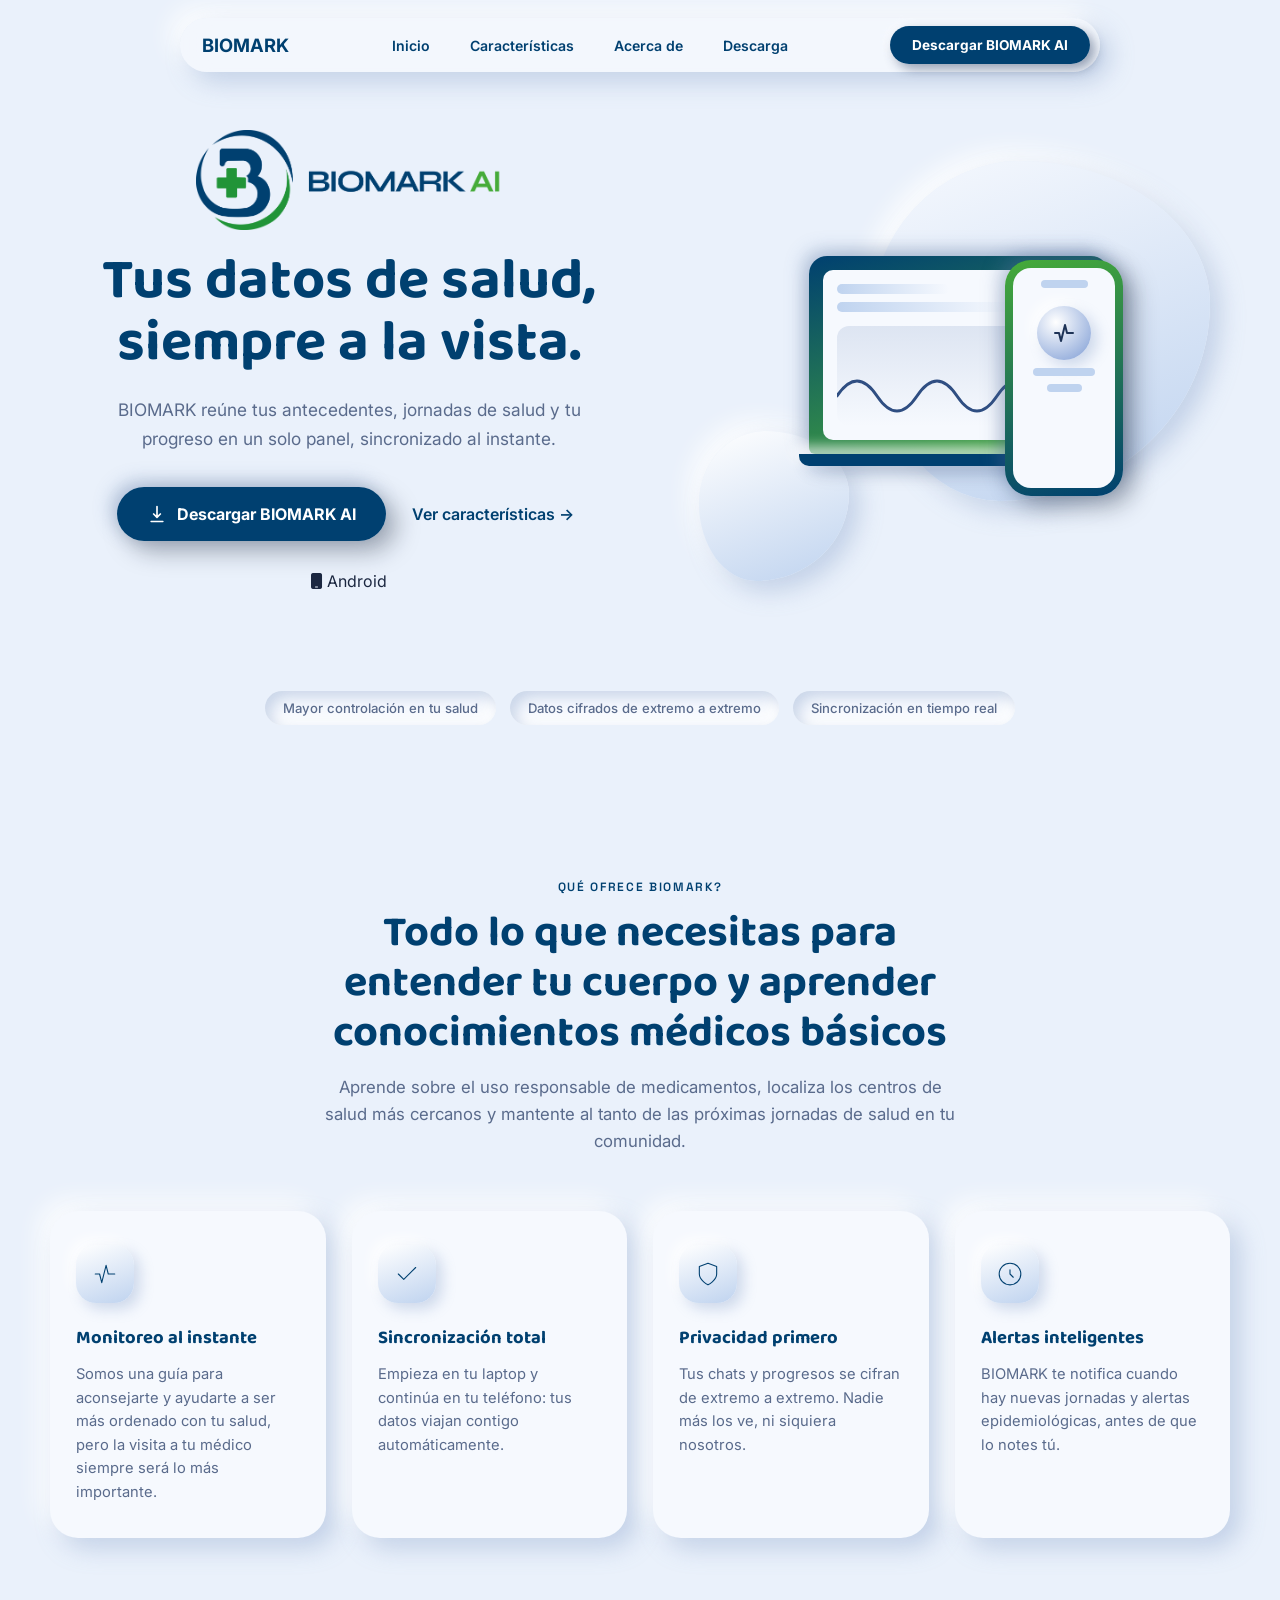
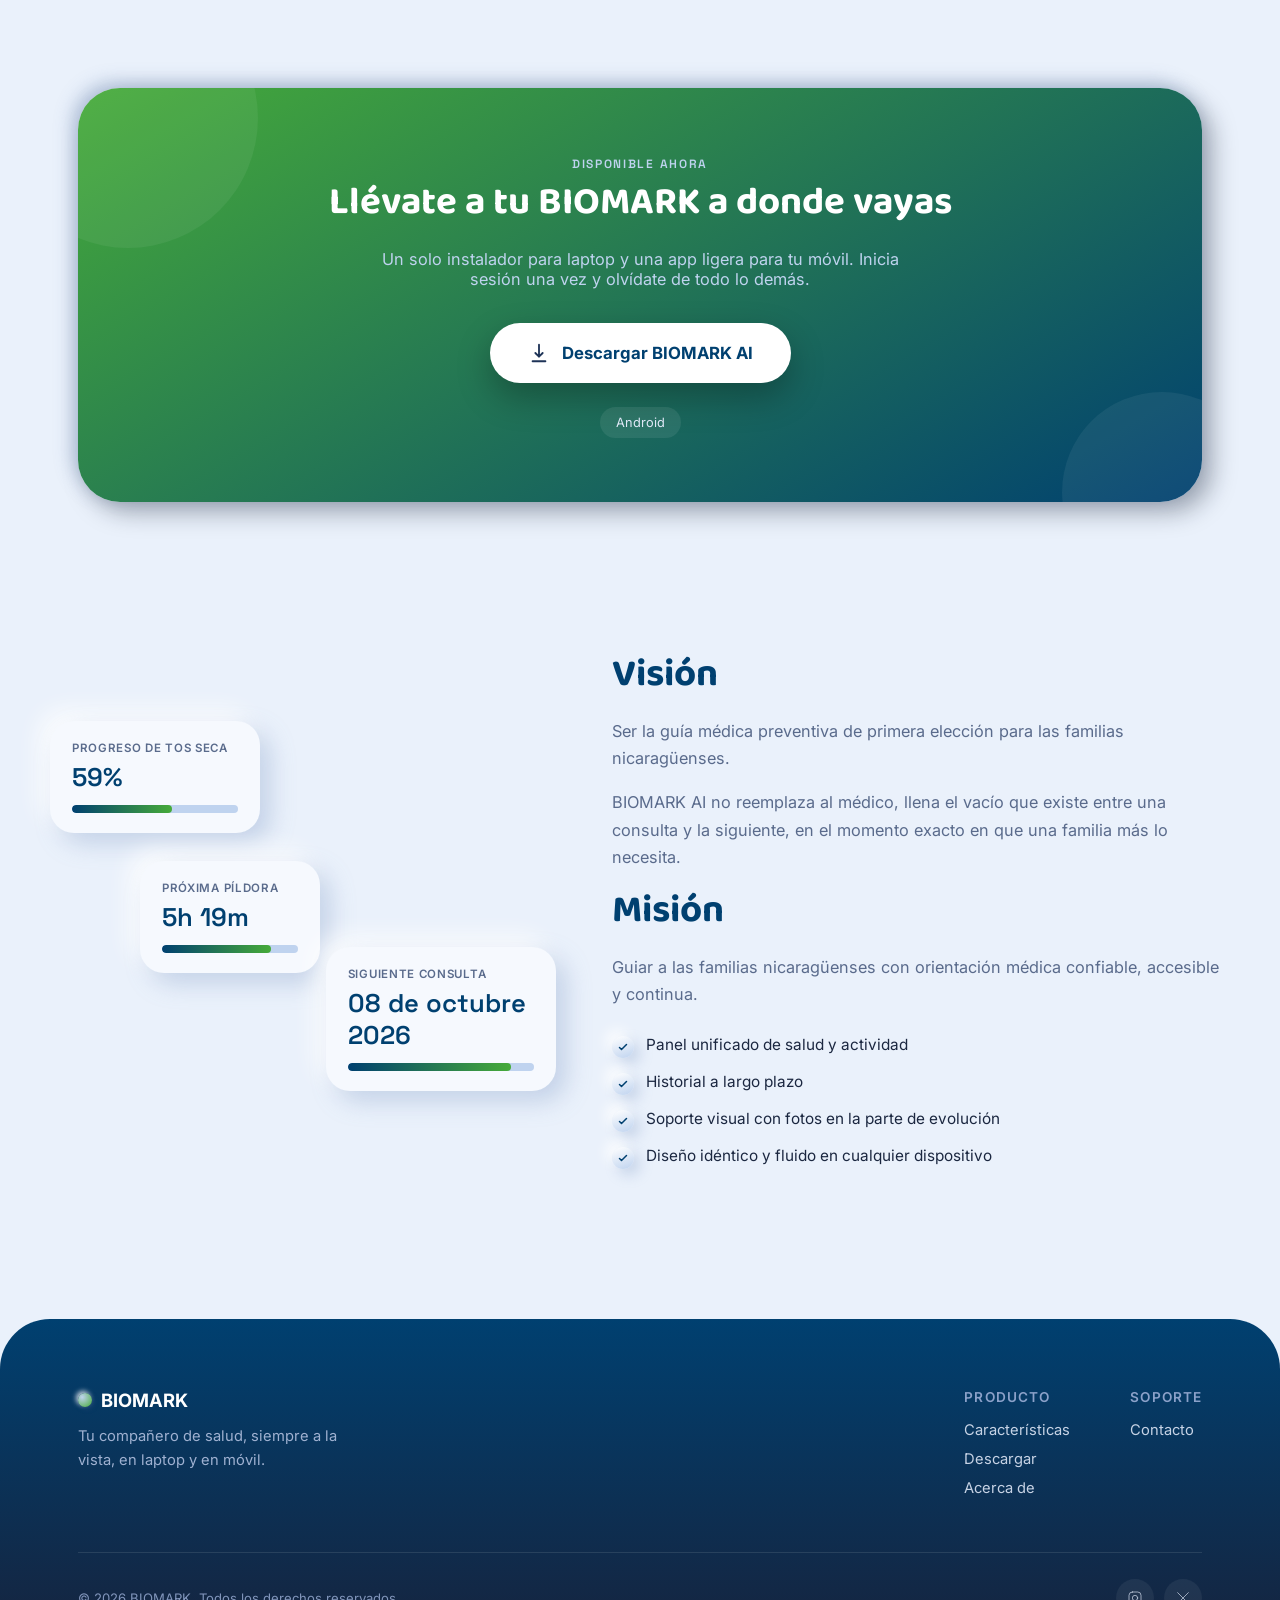
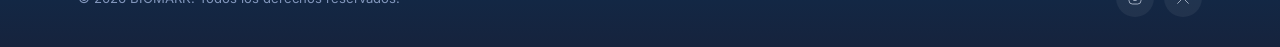
==== commit da402aa4: "edit" ====
--- a/index.html
+++ b/index.html
@@ -86,9 +86,9 @@
   </section>
 
   <div class="trust wrap">
-    <span>❤️ Mayor controlación en tu salud</span>
-    <span>🔒 Datos cifrados de extremo a extremo</span>
-    <span>⚡ Sincronización en tiempo real</span>
+    <span> Mayor controlación en tu salud</span>
+    <span>Datos cifrados de extremo a extremo</span>
+    <span>Sincronización en tiempo real</span>
   </div>
 
   <!-- ================= FEATURES ================= -->
